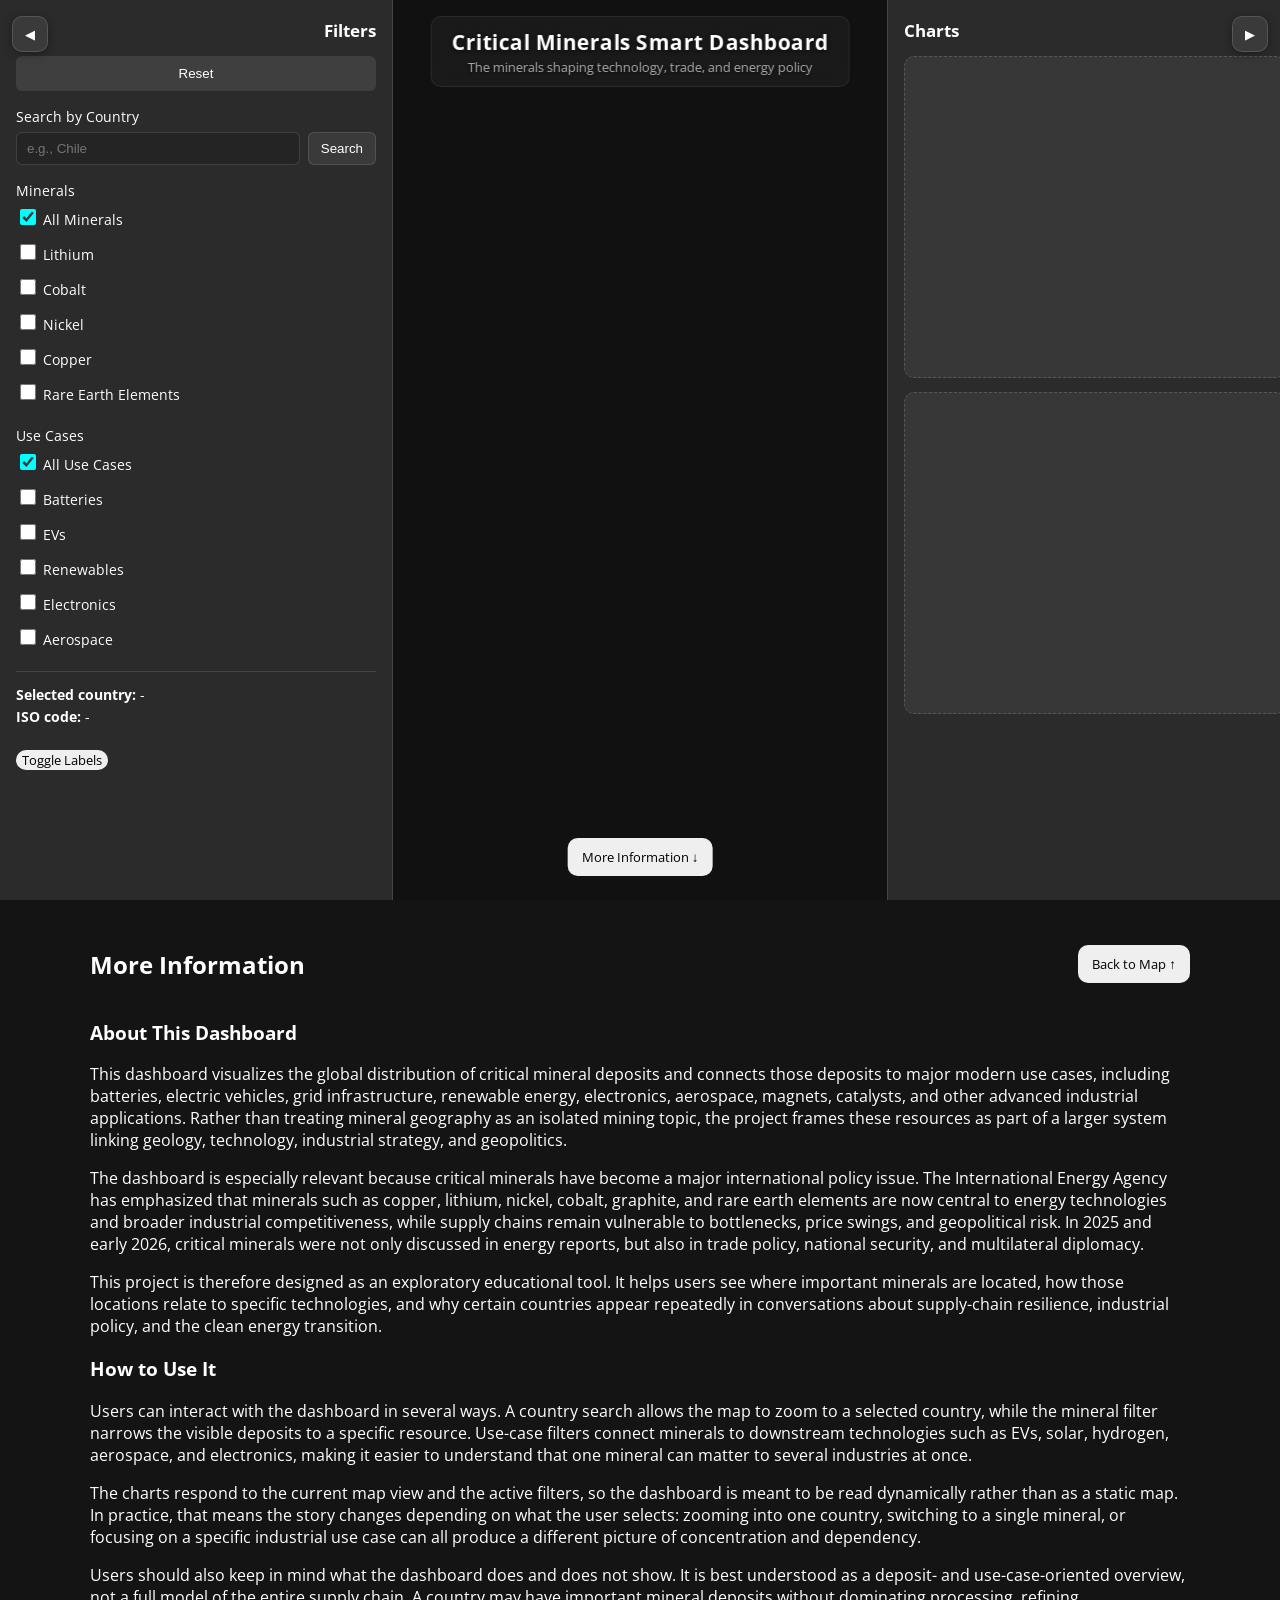
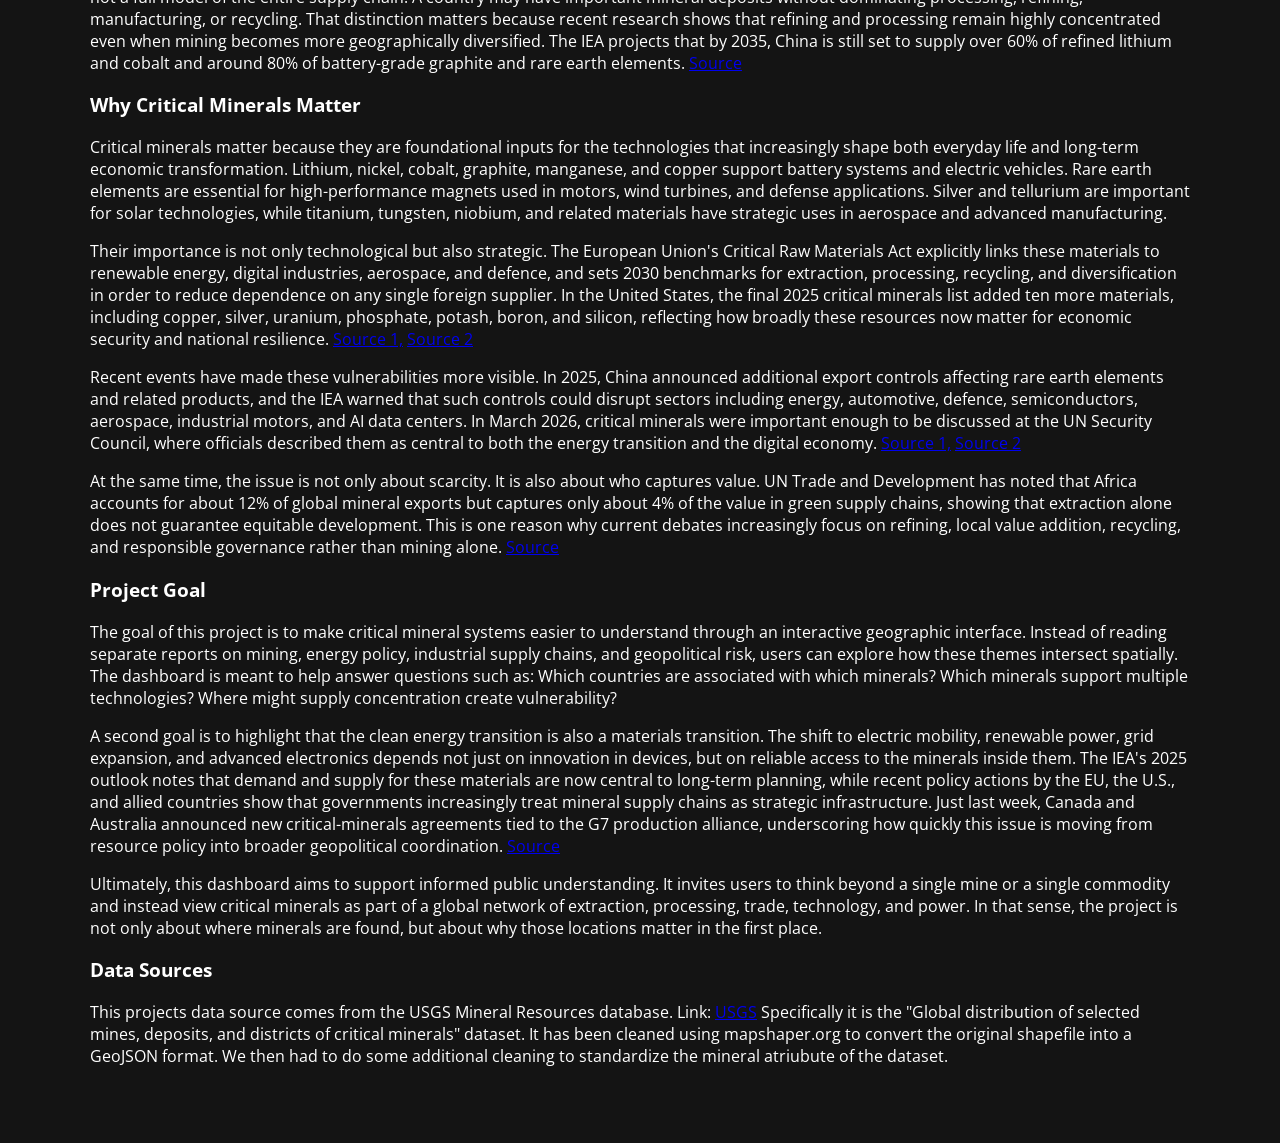
==== index.html @ 2ac95627 "Update label button location and add title/subtitle" ====
<!DOCTYPE html>
<html lang="en">
<head>
  <meta charset="utf-8" />
  <title>Critical Minerals Smart Dashboard</title>
  <meta name="viewport" content="initial-scale=1,maximum-scale=1,user-scalable=no" />

  <link href="https://api.mapbox.com/mapbox-gl-js/v2.8.1/mapbox-gl.css" rel="stylesheet" />
  <script src="https://api.mapbox.com/mapbox-gl-js/v2.8.1/mapbox-gl.js"></script>

  <link href="https://fonts.googleapis.com/css2?family=Open+Sans&display=swap" rel="stylesheet">
  <script src="https://cdn.plot.ly/plotly-3.4.0.min.js"></script>
  <link rel="stylesheet" href="css/style.css" />
</head>

<body>
  <div id="top" class="app">

    <div id="mapDiv"></div>

    <div id="titleContainer">
      <h1>Critical Minerals Smart Dashboard</h1>
      <p>The minerals shaping technology, trade, and energy policy</p>
    </div>

    <button id="filterToggle" class="panel-toggle panel-toggle-left" title="Hide/Show Filters">◀</button>
    <button id="chartToggle" class="panel-toggle panel-toggle-right" title="Hide/Show Charts">▶</button>

    <aside id="filterPanel" class="side-panel side-left">
      <div class="panel-title">Filters</div>

      <button id="resetBtn" class="reset-btn">Reset</button>

      <div class="control">
        <label for="countrySearch">Search by Country</label>
        <div class="searchRow">
          <input id="countrySearch" type="text" placeholder="e.g., Chile" />
          <button id="countrySearchBtn" class="btn">Search</button>
        </div>
      </div>

      <div class="control">
        <label>Minerals</label>

        <div class="checkbox-group">
          <label class="checkbox-item">
            <input type="checkbox" id="mineral_all" name="mineral" value="all" checked>
            All Minerals
          </label>

          <label class="checkbox-item">
            <input type="checkbox" name="mineral" value="lithium">
            Lithium
          </label>

          <label class="checkbox-item">
            <input type="checkbox" name="mineral" value="cobalt">
            Cobalt
          </label>

          <label class="checkbox-item">
            <input type="checkbox" name="mineral" value="nickel">
            Nickel
          </label>

          <label class="checkbox-item">
            <input type="checkbox" name="mineral" value="copper">
            Copper
          </label>

          <label class="checkbox-item">
            <input type="checkbox" name="mineral" value="rare earth elements">
            Rare Earth Elements
          </label>
        </div>
      </div>

      <div class="control">
        <label>Use Cases</label>

        <div class="checkbox-group">
          <label class="checkbox-item">
            <input type="checkbox" id="useCase_all" name="useCase" value="all" checked>
            All Use Cases
          </label>

          <label class="checkbox-item">
            <input type="checkbox" name="useCase" value="batteries">
            Batteries
          </label>

          <label class="checkbox-item">
            <input type="checkbox" name="useCase" value="evs">
            EVs
          </label>

          <label class="checkbox-item">
            <input type="checkbox" name="useCase" value="renewables">
            Renewables
          </label>

          <label class="checkbox-item">
            <input type="checkbox" name="useCase" value="electronics">
            Electronics
          </label>

          <label class="checkbox-item">
            <input type="checkbox" name="useCase" value="aerospace">
            Aerospace
          </label>
        </div>
      </div>

      <div class="stats">
        <div><strong>Selected country:</strong> <span id="statCountry">-</span></div>
        <div><strong>ISO code:</strong> <span id="statISO">-</span></div>
        <br>
        <button id="toggleLabels" class="side-btn">Toggle Labels</button>
      </div>
    </aside>

    <aside id="chartPanel" class="side-panel side-right">
      <div class="panel-title">Charts</div>

      <div class="chartPlaceholder" id="chartOne"></div>
      <div class="chartPlaceholder" id="chartTwo"></div>
    </aside>

    <button id="infoJumpBtn" class="info-jump" title="More information">
      More Information ↓
    </button>

  </div>

<section id="infoPage">
  <div class="infoWrap">
    <div class="infoHeaderRow">
      <h2>More Information</h2>
      <button id="backToMapBtn" class="back-btn">Back to Map ↑</button>
    </div>

    <div class="infoSection">
      <h3>About This Dashboard</h3>
      <p>
        This dashboard visualizes the global distribution of critical mineral deposits and
        connects those deposits to major modern use cases, including batteries, electric
        vehicles, grid infrastructure, renewable energy, electronics, aerospace, magnets,
        catalysts, and other advanced industrial applications. Rather than treating mineral
        geography as an isolated mining topic, the project frames these resources as part of
        a larger system linking geology, technology, industrial strategy, and geopolitics.
      </p>
      <p>
        The dashboard is especially relevant because critical minerals have become a major
        international policy issue. The International Energy Agency has emphasized that
        minerals such as copper, lithium, nickel, cobalt, graphite, and rare earth elements
        are now central to energy technologies and broader industrial competitiveness, while
        supply chains remain vulnerable to bottlenecks, price swings, and geopolitical risk.
        In 2025 and early 2026, critical minerals were not only discussed in energy reports,
        but also in trade policy, national security, and multilateral diplomacy.
      </p>
      <p>
        This project is therefore designed as an exploratory educational tool. It helps users
        see where important minerals are located, how those locations relate to specific
        technologies, and why certain countries appear repeatedly in conversations about
        supply-chain resilience, industrial policy, and the clean energy transition.
      </p>
    </div>

    <div class="infoSection">
      <h3>How to Use It</h3>
      <p>
        Users can interact with the dashboard in several ways. A country search allows the
        map to zoom to a selected country, while the mineral filter narrows the visible
        deposits to a specific resource. Use-case filters connect minerals to downstream
        technologies such as EVs, solar, hydrogen, aerospace, and electronics, making it
        easier to understand that one mineral can matter to several industries at once.
      </p>
      <p>
        The charts respond to the current map view and the active filters, so the dashboard
        is meant to be read dynamically rather than as a static map. In practice, that means
        the story changes depending on what the user selects: zooming into one country,
        switching to a single mineral, or focusing on a specific industrial use case can all
        produce a different picture of concentration and dependency.
      </p>
      <p>
        Users should also keep in mind what the dashboard does and does not show. It is best
        understood as a deposit- and use-case-oriented overview, not a full model of the
        entire supply chain. A country may have important mineral deposits without dominating
        processing, refining, manufacturing, or recycling. That distinction matters because
        recent research shows that refining and processing remain highly concentrated even
        when mining becomes more geographically diversified. The IEA projects that by 2035,
        China is still set to supply over 60% of refined lithium and cobalt and around 80%
        of battery-grade graphite and rare earth elements. 
        <a href="https://www.iea.org/reports/global-critical-minerals-outlook-2025/overview-of-outlook-for-key-minerals">Source</a>
      </p>
    </div>

    <div class="infoSection">
      <h3>Why Critical Minerals Matter</h3>
      <p>
        Critical minerals matter because they are foundational inputs for the technologies
        that increasingly shape both everyday life and long-term economic transformation.
        Lithium, nickel, cobalt, graphite, manganese, and copper support battery systems and
        electric vehicles. Rare earth elements are essential for high-performance magnets used
        in motors, wind turbines, and defense applications. Silver and tellurium are important
        for solar technologies, while titanium, tungsten, niobium, and related materials have
        strategic uses in aerospace and advanced manufacturing.
      </p>
      <p>
        Their importance is not only technological but also strategic. The European Union's
        Critical Raw Materials Act explicitly links these materials to renewable energy,
        digital industries, aerospace, and defence, and sets 2030 benchmarks for extraction,
        processing, recycling, and diversification in order to reduce dependence on any single
        foreign supplier. In the United States, the final 2025 critical minerals list added
        ten more materials, including copper, silver, uranium, phosphate, potash, boron, and
        silicon, reflecting how broadly these resources now matter for economic security and
        national resilience.
        <a href="https://single-market-economy.ec.europa.eu/sectors/raw-materials/areas-specific-interest/critical-raw-materials/critical-raw-materials-act_en">Source 1,</a> 
        <a href="https://www.usgs.gov/news/science-snippet/interior-department-releases-final-2025-list-critical-minerals">Source 2</a>
      </p>
      <p>
        Recent events have made these vulnerabilities more visible. In 2025, China announced
        additional export controls affecting rare earth elements and related products, and the
        IEA warned that such controls could disrupt sectors including energy, automotive,
        defence, semiconductors, aerospace, industrial motors, and AI data centers. In March
        2026, critical minerals were important enough to be discussed at the UN Security
        Council, where officials described them as central to both the energy transition and
        the digital economy.
        <a href="https://www.iea.org/commentaries/with-new-export-controls-on-critical-minerals-supply-concentration-risks-become-reality">Source 1,</a> 
        <a href="https://apnews.com/article/un-energy-critical-minerals-technology-c86cc38b886f6d74f508fcc703f8fa01">Source 2</a> 
      </p>
      <p>
        At the same time, the issue is not only about scarcity. It is also about who captures
        value. UN Trade and Development has noted that Africa accounts for about 12% of global
        mineral exports but captures only about 4% of the value in green supply chains,
        showing that extraction alone does not guarantee equitable development. This is one
        reason why current debates increasingly focus on refining, local value addition,
        recycling, and responsible governance rather than mining alone.
        <a href="https://unctad.org/publication/sdg-pulse-2025">Source</a>
      </p>
    </div>

    <div class="infoSection">
      <h3>Project Goal</h3>
      <p>
        The goal of this project is to make critical mineral systems easier to understand
        through an interactive geographic interface. Instead of reading separate reports on
        mining, energy policy, industrial supply chains, and geopolitical risk, users can
        explore how these themes intersect spatially. The dashboard is meant to help answer
        questions such as: Which countries are associated with which minerals? Which minerals
        support multiple technologies? Where might supply concentration create vulnerability?
      </p>
      <p>
        A second goal is to highlight that the clean energy transition is also a materials
        transition. The shift to electric mobility, renewable power, grid expansion, and
        advanced electronics depends not just on innovation in devices, but on reliable access
        to the minerals inside them. The IEA's 2025 outlook notes that demand and supply for
        these materials are now central to long-term planning, while recent policy actions by
        the EU, the U.S., and allied countries show that governments increasingly treat
        mineral supply chains as strategic infrastructure. Just last week, Canada and
        Australia announced new critical-minerals agreements tied to the G7 production
        alliance, underscoring how quickly this issue is moving from resource policy into
        broader geopolitical coordination.
        <a href="https://www.reuters.com/world/americas/australia-canada-sign-new-deals-critical-minerals-2026-03-05/">Source</a>
      </p>
      <p>
        Ultimately, this dashboard aims to support informed public understanding. It invites
        users to think beyond a single mine or a single commodity and instead view critical
        minerals as part of a global network of extraction, processing, trade, technology,
        and power. In that sense, the project is not only about where minerals are found, but
        about why those locations matter in the first place.
      </p>
    </div>

    <div class="infoSection">
      <h3>Data Sources</h3>
      <p>
        This projects data source comes from the USGS Mineral Resources database. Link: <a href="https://mrdata.usgs.gov/pp1802/">USGS</a>
        Specifically it is the "Global distribution of selected mines, deposits, and districts of critical minerals" dataset.
        It has been cleaned using mapshaper.org to convert the original shapefile into a GeoJSON format. We then had to do some
        additional cleaning to standardize the mineral atriubute of the dataset.
      </p>
    </div>
  </div>
</section>

  <script defer src="js/main.js"></script>
</body>
</html>
---- css/style.css ----
:root{
  --panel-w: 360px;
  --bg-panel: #2b2b2b;
  --bg-panel-2: #242424;
  --text: #ffffff;
  --muted: rgba(255,255,255,0.72);
  --border: rgba(255,255,255,0.12);
  --leftInset: var(--panel-w);
  --rightInset: var(--panel-w);
}

body{
  margin:0;
  padding:0;
  font-family:'Open Sans', sans-serif;
  background:#111;
}

.app{
  position:relative;
  height:100vh;
  width:100%;
  overflow:hidden;
}

.app.left-collapsed{ --leftInset: 0px; }
.app.right-collapsed{ --rightInset: 0px; }

#mapDiv{
  position:absolute;
  top:0;
  bottom:0;
  left:var(--leftInset);
  right:var(--rightInset);
}

#title{
  position:absolute;
  top:14px;
  left:calc(var(--leftInset) + 16px);
  font-size:20pt;
  color:var(--text);
  z-index:3;
  text-shadow:0 1px 2px rgba(0,0,0,0.55);
}

#subtitle{
  position:absolute;
  top:52px;
  left:calc(var(--leftInset) + 16px);
  font-size:11pt;
  color:var(--muted);
  z-index:3;
  max-width: 720px;
  line-height:1.25;
  text-shadow:0 1px 2px rgba(0,0,0,0.55);
}

.side-panel{
  position:absolute;
  top:0;
  bottom:0;
  width:var(--panel-w);
  background:var(--bg-panel);
  color:var(--text);
  padding:18px 16px;
  overflow-y:auto;
  z-index:4;
  transition: transform 260ms ease;
}

.side-left{
  left:0;
  border-right:1px solid var(--border);
}

.side-right{
  right:0;
  border-left:1px solid var(--border);
}

.side-left.collapsed{
  transform: translateX(calc(-1 * var(--panel-w)));
}

.side-right.collapsed{
  transform: translateX(var(--panel-w));
}

.panel-toggle{
  position:absolute;
  top:16px;
  width:36px;
  height:36px;
  border-radius:10px;
  border:1px solid rgba(255,255,255,0.14);
  background:#3a3a3a;
  color:var(--text);
  cursor:pointer;
  z-index:7;
  display:flex;
  align-items:center;
  justify-content:center;
  box-shadow: 0 2px 10px rgba(0,0,0,0.35);
}

.panel-toggle-left{ left: 12px; }
.panel-toggle-right{ right: 12px; }

.panel-title{
  font-size:13pt;
  margin:0 0 14px 0;
  font-weight:700;
}

#filterPanel .panel-title {
  text-align: right;
}

.control{ margin-bottom:16px; }

.control label{
  display:block;
  font-size:10.5pt;
  margin-bottom:6px;
}

.control input,
.control select{
  width:100%;
  padding:8px 10px;
  border-radius:6px;
  border:1px solid rgba(255,255,255,0.12);
  background:var(--bg-panel-2);
  color:var(--text);
  outline:none;
}

.searchRow{
  display:flex;
  gap:8px;
}

.searchRow input{ flex:1; }

.btn{
  padding:8px 12px;
  border-radius:6px;
  border:1px solid rgba(255,255,255,0.12);
  background:#3a3a3a;
  color:var(--text);
  cursor:pointer;
  white-space:nowrap;
}
.btn:hover{ background:#404040; }

.reset-btn{
  width:100%;
  margin-bottom:16px;
  padding:10px 12px;
  border:none;
  border-radius:6px;
  background:#3f3f3f;
  color:var(--text);
  cursor:pointer;
}
.reset-btn:hover{ background:#454545; }

.hint{
  margin-top:6px;
  font-size:9.5pt;
  color:rgba(255,255,255,0.62);
}

.stats{
  margin-top:8px;
  padding-top:12px;
  border-top:1px solid var(--border);
  font-size:10.5pt;
  line-height:1.55;
}

.muted{ color:rgba(255,255,255,0.62); font-size:9.5pt; }

.chartPlaceholder{
  height:300px;
  width:auto;
  background:rgba(255,255,255,0.06);
  border:1px dashed rgba(255,255,255,0.16);
  border-radius:10px;
  display:flex;
  align-items:center;
  justify-content:center;
  text-align:center;
  padding:10px;
  font-size:10pt;
  color:rgba(255,255,255,0.85);
  margin-bottom:14px;
}

.floating-btn{
  position:absolute;
  top:16px;
  left: 50%;
  transform: translateX(-50%);
  z-index:6;
  padding:8px 12px;
  border-radius:10px;
  border:none;
  cursor:pointer;
  font-family:'Open Sans', sans-serif;
}

.legend{
  position:absolute;
  bottom:24px;
  right:calc(var(--rightInset) + 16px);
  width:220px;
  background:#3a3a3a;
  padding:10px 12px;
  border-radius:10px;
  color:var(--text);
  z-index:6;
  border:1px solid rgba(255,255,255,0.10);
}

.legend-title{
  font-weight:700;
  margin-bottom:6px;
  font-size:10.5pt;
}
.legend-item{ font-size:9.5pt; color:rgba(255,255,255,0.85); }

.info-jump{
  position:absolute;
  left:50%;
  transform:translateX(-50%);
  bottom:24px;
  z-index:6;
  border:none;
  border-radius:10px;
  padding:10px 14px;
  cursor:pointer;
  font-family:'Open Sans', sans-serif;
}

#infoPage{
  background:#141414;
  color:var(--text);
  padding:28px 20px 60px;
}

.infoWrap{ max-width:1100px; margin:0 auto; }

.infoHeaderRow{
  display:flex;
  justify-content:space-between;
  align-items:center;
  gap:12px;
  margin-bottom:12px;
}

.back-btn{
  border:none;
  border-radius:10px;
  padding:10px 14px;
  cursor:pointer;
  font-family:'Open Sans', sans-serif;
}

.checkbox-group {
  display: flex;
  flex-direction: column;
  gap: 6px;
  margin-top: 6px;
}

.checkbox-item {
  font-size: 10.5pt;
  display: flex;
  align-items: center;
  gap: 8px;
  cursor: pointer;
}

.checkbox-item input[type="checkbox"] {
  width: 16px;
  height: 16px;
  accent-color: #00ffff;
  cursor: pointer;
}

#chartOne {
  width: 100%;
}

#chartTwo {
  width: 100%;
}

.side-btn{
  top:16px;
  z-index:6;
  border-radius:10px;
  border:none;
  cursor:pointer;
  font-family:'Open Sans', sans-serif;
}

#titleContainer {
  position: absolute;
  top: 16px;
  left: 50%;
  transform: translateX(-50%);
  text-align: center;
  z-index: 6;
  pointer-events: none;
  white-space: nowrap;
  background: rgba(30, 30, 30, 0.7);
  backdrop-filter: blur(8px);
  padding: 10px 20px;
  border-radius: 10px;
  border: 1px solid rgba(255,255,255,0.08);
  pointer-events: auto;
}

#titleContainer h1 {
  margin: 0;
  font-size: 16pt;
  font-weight: 700;
  color: #ffffff;
  letter-spacing: 0.5px;
  text-shadow: 0 1px 4px rgba(0,0,0,0.6);
}

#titleContainer p {
  margin: 2px 0 0;
  font-size: 9.5pt;
  color: rgba(255,255,255,0.65);
  text-shadow: 0 1px 3px rgba(0,0,0,0.5);
}
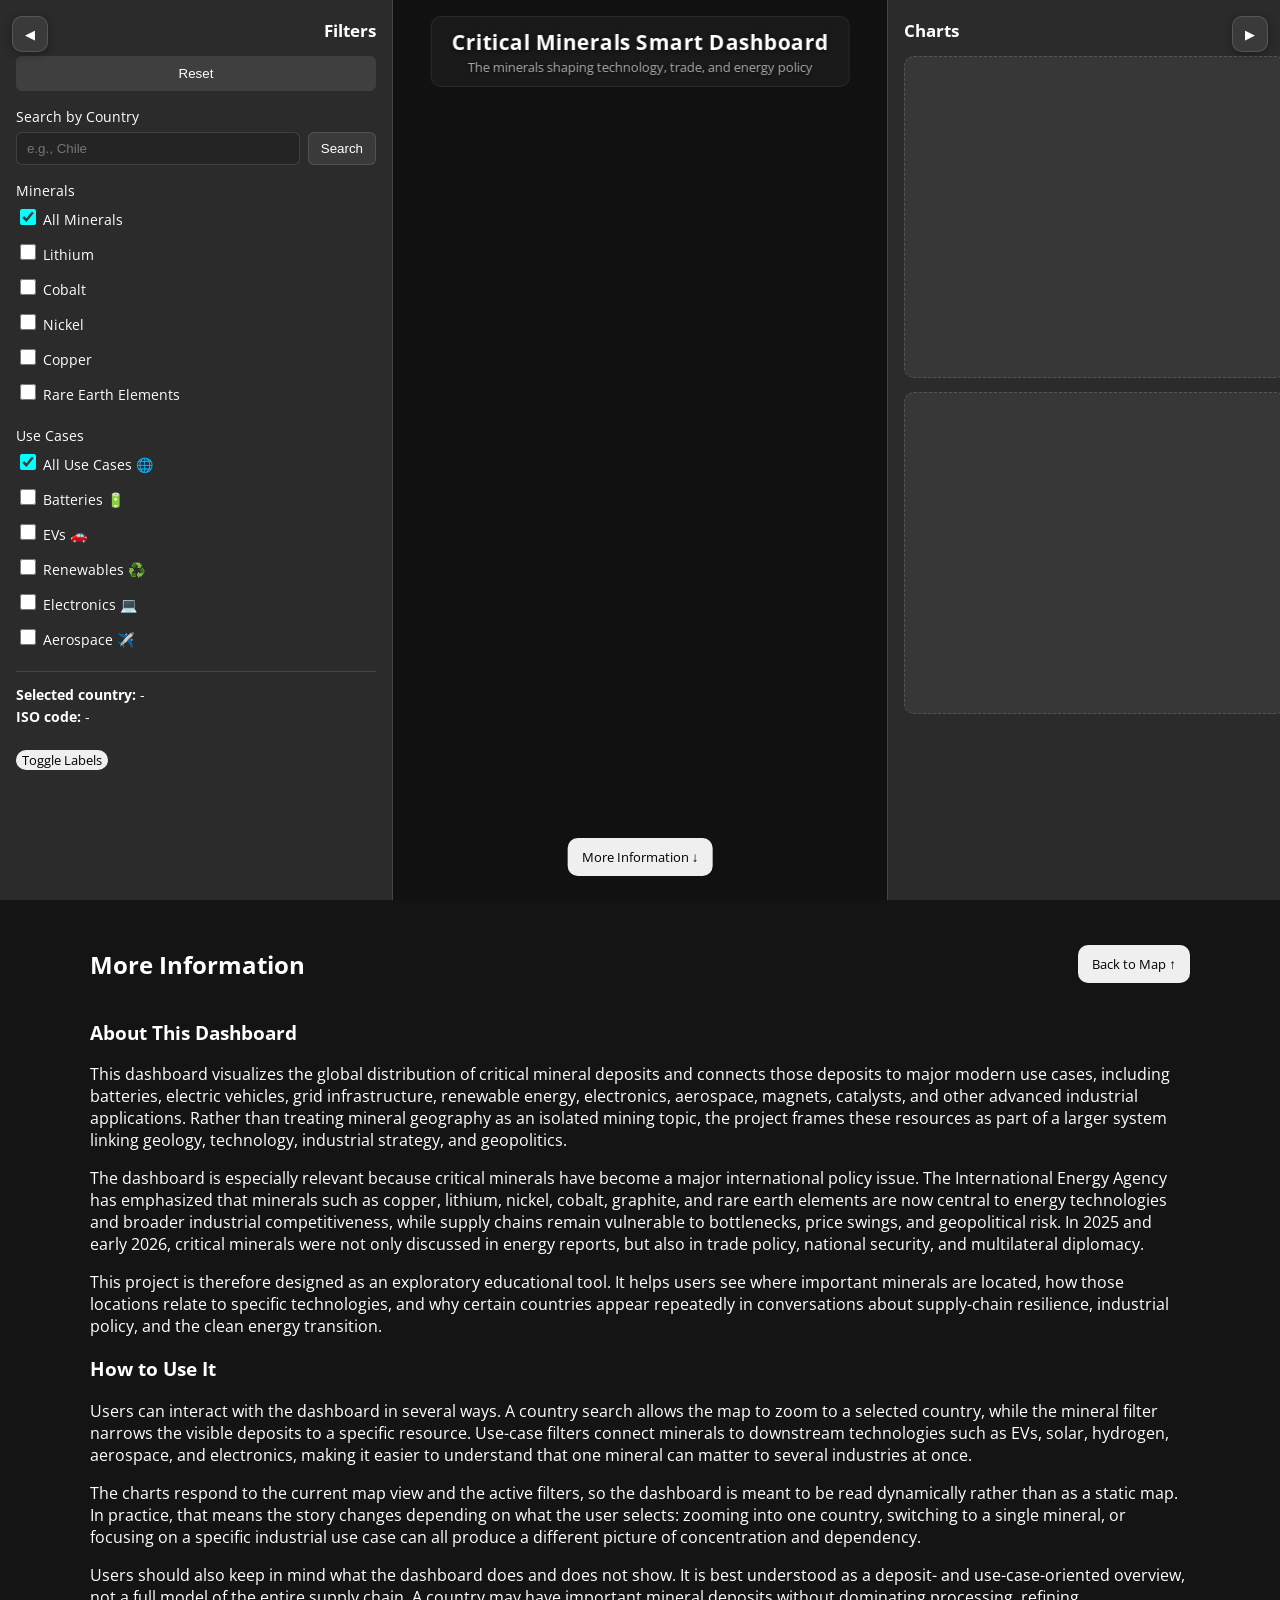
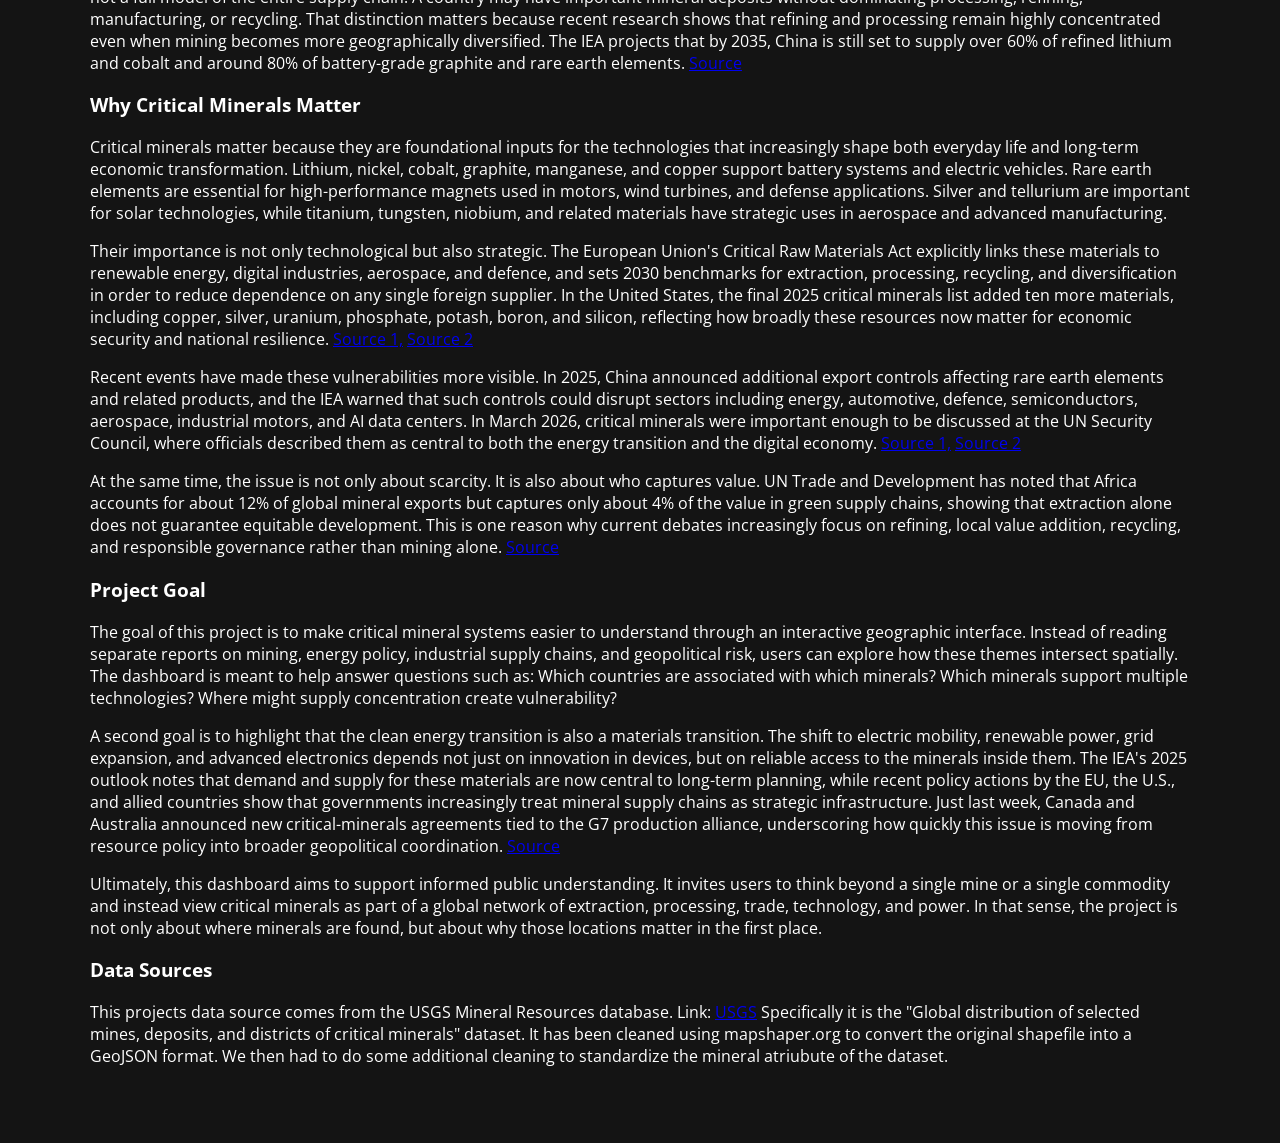
==== commit 6e0a2909: "add emojis for usecases" ====
--- a/index.html
+++ b/index.html
@@ -81,32 +81,32 @@
         <div class="checkbox-group">
           <label class="checkbox-item">
             <input type="checkbox" id="useCase_all" name="useCase" value="all" checked>
-            All Use Cases
+            All Use Cases 🌐
           </label>
 
           <label class="checkbox-item">
             <input type="checkbox" name="useCase" value="batteries">
-            Batteries
+            Batteries 🔋
           </label>
 
           <label class="checkbox-item">
             <input type="checkbox" name="useCase" value="evs">
-            EVs
+            EVs 🚗
           </label>
 
           <label class="checkbox-item">
             <input type="checkbox" name="useCase" value="renewables">
-            Renewables
+            Renewables ♻️
           </label>
 
           <label class="checkbox-item">
             <input type="checkbox" name="useCase" value="electronics">
-            Electronics
+            Electronics 💻
           </label>
 
           <label class="checkbox-item">
             <input type="checkbox" name="useCase" value="aerospace">
-            Aerospace
+            Aerospace ✈️
           </label>
         </div>
       </div>
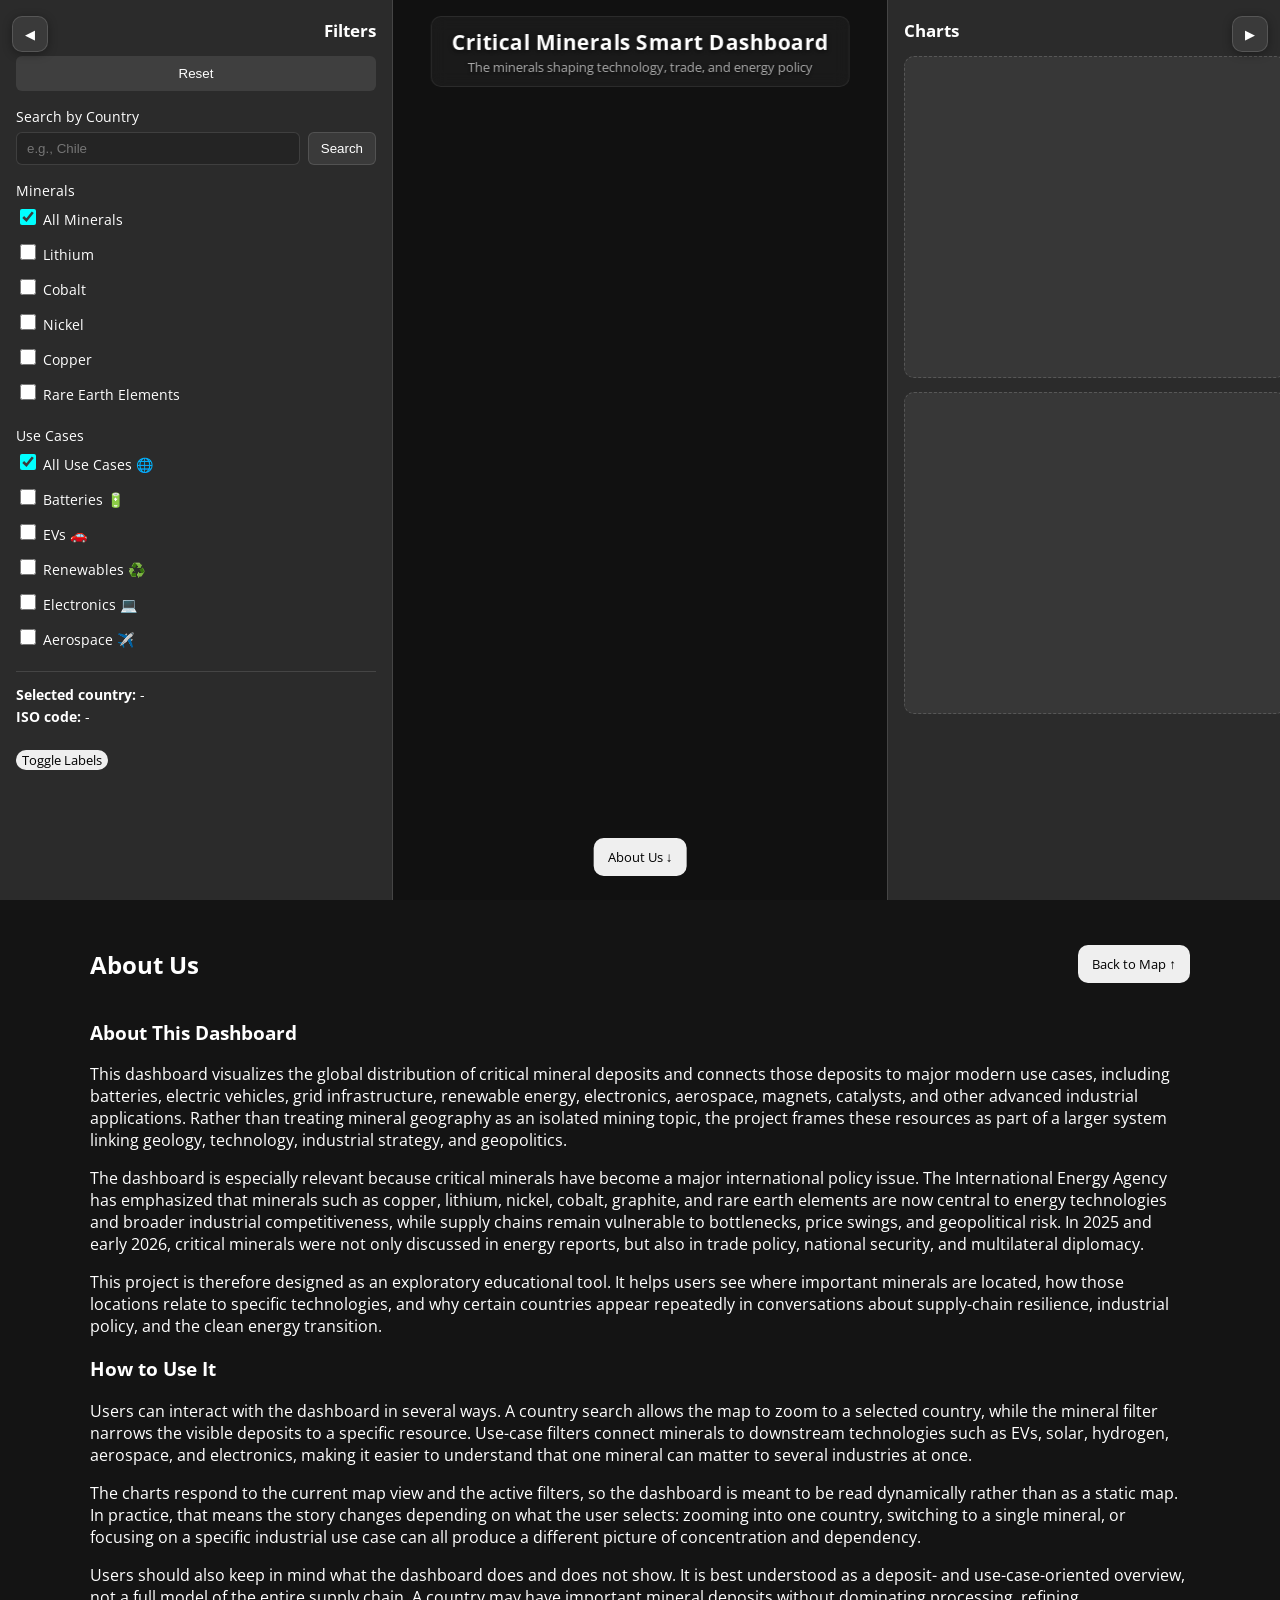
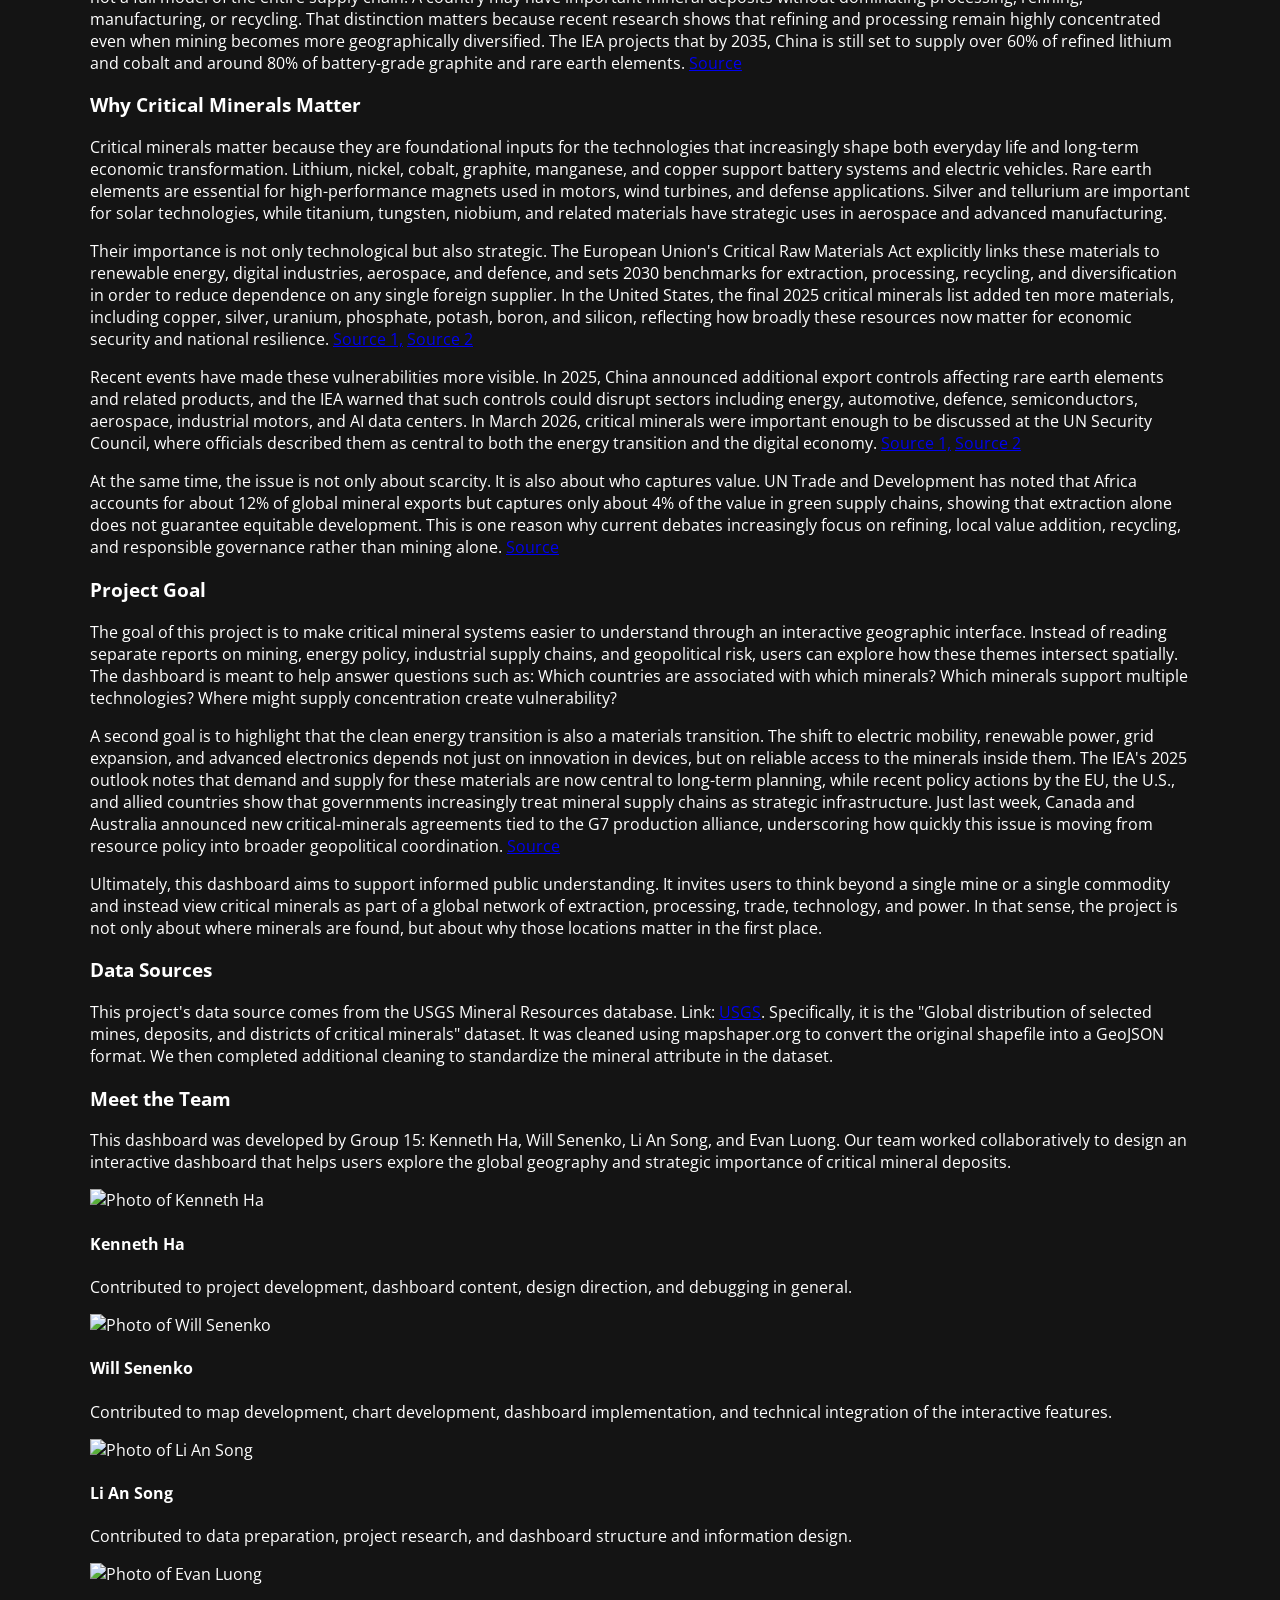
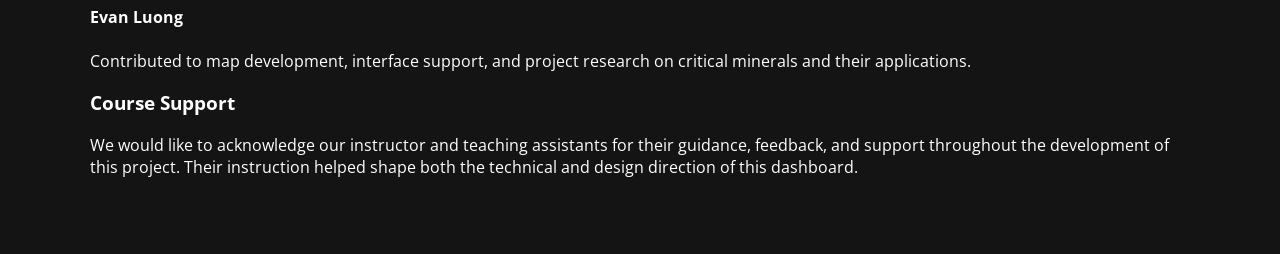
==== commit 2f1c88f5: "Update the about me section" ====
--- a/index.html
+++ b/index.html
@@ -126,163 +126,219 @@
       <div class="chartPlaceholder" id="chartTwo"></div>
     </aside>
 
-    <button id="infoJumpBtn" class="info-jump" title="More information">
-      More Information ↓
+    <button id="infoJumpBtn" class="info-jump" title="About Us">
+      About Us ↓
     </button>
 
   </div>
 
-<section id="infoPage">
-  <div class="infoWrap">
-    <div class="infoHeaderRow">
-      <h2>More Information</h2>
-      <button id="backToMapBtn" class="back-btn">Back to Map ↑</button>
+  <section id="infoPage">
+    <div class="infoWrap">
+      <div class="infoHeaderRow">
+        <h2>About Us</h2>
+        <button id="backToMapBtn" class="back-btn">Back to Map ↑</button>
+      </div>
+
+      <div class="infoSection">
+        <h3>About This Dashboard</h3>
+        <p>
+          This dashboard visualizes the global distribution of critical mineral deposits and
+          connects those deposits to major modern use cases, including batteries, electric
+          vehicles, grid infrastructure, renewable energy, electronics, aerospace, magnets,
+          catalysts, and other advanced industrial applications. Rather than treating mineral
+          geography as an isolated mining topic, the project frames these resources as part of
+          a larger system linking geology, technology, industrial strategy, and geopolitics.
+        </p>
+        <p>
+          The dashboard is especially relevant because critical minerals have become a major
+          international policy issue. The International Energy Agency has emphasized that
+          minerals such as copper, lithium, nickel, cobalt, graphite, and rare earth elements
+          are now central to energy technologies and broader industrial competitiveness, while
+          supply chains remain vulnerable to bottlenecks, price swings, and geopolitical risk.
+          In 2025 and early 2026, critical minerals were not only discussed in energy reports,
+          but also in trade policy, national security, and multilateral diplomacy.
+        </p>
+        <p>
+          This project is therefore designed as an exploratory educational tool. It helps users
+          see where important minerals are located, how those locations relate to specific
+          technologies, and why certain countries appear repeatedly in conversations about
+          supply-chain resilience, industrial policy, and the clean energy transition.
+        </p>
+      </div>
+
+      <div class="infoSection">
+        <h3>How to Use It</h3>
+        <p>
+          Users can interact with the dashboard in several ways. A country search allows the
+          map to zoom to a selected country, while the mineral filter narrows the visible
+          deposits to a specific resource. Use-case filters connect minerals to downstream
+          technologies such as EVs, solar, hydrogen, aerospace, and electronics, making it
+          easier to understand that one mineral can matter to several industries at once.
+        </p>
+        <p>
+          The charts respond to the current map view and the active filters, so the dashboard
+          is meant to be read dynamically rather than as a static map. In practice, that means
+          the story changes depending on what the user selects: zooming into one country,
+          switching to a single mineral, or focusing on a specific industrial use case can all
+          produce a different picture of concentration and dependency.
+        </p>
+        <p>
+          Users should also keep in mind what the dashboard does and does not show. It is best
+          understood as a deposit- and use-case-oriented overview, not a full model of the
+          entire supply chain. A country may have important mineral deposits without dominating
+          processing, refining, manufacturing, or recycling. That distinction matters because
+          recent research shows that refining and processing remain highly concentrated even
+          when mining becomes more geographically diversified. The IEA projects that by 2035,
+          China is still set to supply over 60% of refined lithium and cobalt and around 80%
+          of battery-grade graphite and rare earth elements.
+          <a href="https://www.iea.org/reports/global-critical-minerals-outlook-2025/overview-of-outlook-for-key-minerals">Source</a>
+        </p>
+      </div>
+
+      <div class="infoSection">
+        <h3>Why Critical Minerals Matter</h3>
+        <p>
+          Critical minerals matter because they are foundational inputs for the technologies
+          that increasingly shape both everyday life and long-term economic transformation.
+          Lithium, nickel, cobalt, graphite, manganese, and copper support battery systems and
+          electric vehicles. Rare earth elements are essential for high-performance magnets used
+          in motors, wind turbines, and defense applications. Silver and tellurium are important
+          for solar technologies, while titanium, tungsten, niobium, and related materials have
+          strategic uses in aerospace and advanced manufacturing.
+        </p>
+        <p>
+          Their importance is not only technological but also strategic. The European Union's
+          Critical Raw Materials Act explicitly links these materials to renewable energy,
+          digital industries, aerospace, and defence, and sets 2030 benchmarks for extraction,
+          processing, recycling, and diversification in order to reduce dependence on any single
+          foreign supplier. In the United States, the final 2025 critical minerals list added
+          ten more materials, including copper, silver, uranium, phosphate, potash, boron, and
+          silicon, reflecting how broadly these resources now matter for economic security and
+          national resilience.
+          <a href="https://single-market-economy.ec.europa.eu/sectors/raw-materials/areas-specific-interest/critical-raw-materials/critical-raw-materials-act_en">Source 1,</a>
+          <a href="https://www.usgs.gov/news/science-snippet/interior-department-releases-final-2025-list-critical-minerals">Source 2</a>
+        </p>
+        <p>
+          Recent events have made these vulnerabilities more visible. In 2025, China announced
+          additional export controls affecting rare earth elements and related products, and the
+          IEA warned that such controls could disrupt sectors including energy, automotive,
+          defence, semiconductors, aerospace, industrial motors, and AI data centers. In March
+          2026, critical minerals were important enough to be discussed at the UN Security
+          Council, where officials described them as central to both the energy transition and
+          the digital economy.
+          <a href="https://www.iea.org/commentaries/with-new-export-controls-on-critical-minerals-supply-concentration-risks-become-reality">Source 1,</a>
+          <a href="https://apnews.com/article/un-energy-critical-minerals-technology-c86cc38b886f6d74f508fcc703f8fa01">Source 2</a>
+        </p>
+        <p>
+          At the same time, the issue is not only about scarcity. It is also about who captures
+          value. UN Trade and Development has noted that Africa accounts for about 12% of global
+          mineral exports but captures only about 4% of the value in green supply chains,
+          showing that extraction alone does not guarantee equitable development. This is one
+          reason why current debates increasingly focus on refining, local value addition,
+          recycling, and responsible governance rather than mining alone.
+          <a href="https://unctad.org/publication/sdg-pulse-2025">Source</a>
+        </p>
+      </div>
+
+      <div class="infoSection">
+        <h3>Project Goal</h3>
+        <p>
+          The goal of this project is to make critical mineral systems easier to understand
+          through an interactive geographic interface. Instead of reading separate reports on
+          mining, energy policy, industrial supply chains, and geopolitical risk, users can
+          explore how these themes intersect spatially. The dashboard is meant to help answer
+          questions such as: Which countries are associated with which minerals? Which minerals
+          support multiple technologies? Where might supply concentration create vulnerability?
+        </p>
+        <p>
+          A second goal is to highlight that the clean energy transition is also a materials
+          transition. The shift to electric mobility, renewable power, grid expansion, and
+          advanced electronics depends not just on innovation in devices, but on reliable access
+          to the minerals inside them. The IEA's 2025 outlook notes that demand and supply for
+          these materials are now central to long-term planning, while recent policy actions by
+          the EU, the U.S., and allied countries show that governments increasingly treat
+          mineral supply chains as strategic infrastructure. Just last week, Canada and
+          Australia announced new critical-minerals agreements tied to the G7 production
+          alliance, underscoring how quickly this issue is moving from resource policy into
+          broader geopolitical coordination.
+          <a href="https://www.reuters.com/world/americas/australia-canada-sign-new-deals-critical-minerals-2026-03-05/">Source</a>
+        </p>
+        <p>
+          Ultimately, this dashboard aims to support informed public understanding. It invites
+          users to think beyond a single mine or a single commodity and instead view critical
+          minerals as part of a global network of extraction, processing, trade, technology,
+          and power. In that sense, the project is not only about where minerals are found, but
+          about why those locations matter in the first place.
+        </p>
+      </div>
+
+      <div class="infoSection">
+        <h3>Data Sources</h3>
+        <p>
+          This project's data source comes from the USGS Mineral Resources database. Link:
+          <a href="https://mrdata.usgs.gov/pp1802/">USGS</a>.
+          Specifically, it is the "Global distribution of selected mines, deposits, and districts of critical minerals" dataset.
+          It was cleaned using mapshaper.org to convert the original shapefile into a GeoJSON format. We then completed
+          additional cleaning to standardize the mineral attribute in the dataset.
+        </p>
+      </div>
+
+      <div class="infoSection">
+        <h3>Meet the Team</h3>
+        <p>
+          This dashboard was developed by Group 15: Kenneth Ha, Will Senenko, Li An Song, and Evan Luong.
+          Our team worked collaboratively to design an interactive dashboard that helps users explore
+          the global geography and strategic importance of critical mineral deposits.
+        </p>
+
+        <div class="teamGrid">
+          <div class="teamCard">
+            <img src="images/keni.jpg" alt="Photo of Kenneth Ha" class="teamPhoto">
+            <h4>Kenneth Ha</h4>
+            <p>
+              Contributed to project development, dashboard content, design direction, and debugging in general.
+            </p>
+          </div>
+
+          <div class="teamCard">
+            <img src="images/will.jpg" alt="Photo of Will Senenko" class="teamPhoto">
+            <h4>Will Senenko</h4>
+            <p>
+              Contributed to map development, chart development, dashboard implementation, and technical integration
+              of the interactive features.
+            </p>
+          </div>
+
+          <div class="teamCard">
+            <img src="images/li.jpg" alt="Photo of Li An Song" class="teamPhoto">
+            <h4>Li An Song</h4>
+            <p>
+              Contributed to data preparation, project research, and dashboard structure
+              and information design.
+            </p>
+          </div>
+
+          <div class="teamCard">
+            <img src="images/evan.jpg" alt="Photo of Evan Luong" class="teamPhoto">
+            <h4>Evan Luong</h4>
+            <p>
+              Contributed to map development, interface support, and project research on
+              critical minerals and their applications.
+            </p>
+          </div>
+        </div>
+      </div>
+
+      <div class="infoSection">
+        <h3>Course Support</h3>
+        <p>
+          We would like to acknowledge our instructor and teaching assistants for their guidance,
+          feedback, and support throughout the development of this project. Their instruction helped
+          shape both the technical and design direction of this dashboard.
+        </p>
+      </div>
     </div>
-
-    <div class="infoSection">
-      <h3>About This Dashboard</h3>
-      <p>
-        This dashboard visualizes the global distribution of critical mineral deposits and
-        connects those deposits to major modern use cases, including batteries, electric
-        vehicles, grid infrastructure, renewable energy, electronics, aerospace, magnets,
-        catalysts, and other advanced industrial applications. Rather than treating mineral
-        geography as an isolated mining topic, the project frames these resources as part of
-        a larger system linking geology, technology, industrial strategy, and geopolitics.
-      </p>
-      <p>
-        The dashboard is especially relevant because critical minerals have become a major
-        international policy issue. The International Energy Agency has emphasized that
-        minerals such as copper, lithium, nickel, cobalt, graphite, and rare earth elements
-        are now central to energy technologies and broader industrial competitiveness, while
-        supply chains remain vulnerable to bottlenecks, price swings, and geopolitical risk.
-        In 2025 and early 2026, critical minerals were not only discussed in energy reports,
-        but also in trade policy, national security, and multilateral diplomacy.
-      </p>
-      <p>
-        This project is therefore designed as an exploratory educational tool. It helps users
-        see where important minerals are located, how those locations relate to specific
-        technologies, and why certain countries appear repeatedly in conversations about
-        supply-chain resilience, industrial policy, and the clean energy transition.
-      </p>
-    </div>
-
-    <div class="infoSection">
-      <h3>How to Use It</h3>
-      <p>
-        Users can interact with the dashboard in several ways. A country search allows the
-        map to zoom to a selected country, while the mineral filter narrows the visible
-        deposits to a specific resource. Use-case filters connect minerals to downstream
-        technologies such as EVs, solar, hydrogen, aerospace, and electronics, making it
-        easier to understand that one mineral can matter to several industries at once.
-      </p>
-      <p>
-        The charts respond to the current map view and the active filters, so the dashboard
-        is meant to be read dynamically rather than as a static map. In practice, that means
-        the story changes depending on what the user selects: zooming into one country,
-        switching to a single mineral, or focusing on a specific industrial use case can all
-        produce a different picture of concentration and dependency.
-      </p>
-      <p>
-        Users should also keep in mind what the dashboard does and does not show. It is best
-        understood as a deposit- and use-case-oriented overview, not a full model of the
-        entire supply chain. A country may have important mineral deposits without dominating
-        processing, refining, manufacturing, or recycling. That distinction matters because
-        recent research shows that refining and processing remain highly concentrated even
-        when mining becomes more geographically diversified. The IEA projects that by 2035,
-        China is still set to supply over 60% of refined lithium and cobalt and around 80%
-        of battery-grade graphite and rare earth elements. 
-        <a href="https://www.iea.org/reports/global-critical-minerals-outlook-2025/overview-of-outlook-for-key-minerals">Source</a>
-      </p>
-    </div>
-
-    <div class="infoSection">
-      <h3>Why Critical Minerals Matter</h3>
-      <p>
-        Critical minerals matter because they are foundational inputs for the technologies
-        that increasingly shape both everyday life and long-term economic transformation.
-        Lithium, nickel, cobalt, graphite, manganese, and copper support battery systems and
-        electric vehicles. Rare earth elements are essential for high-performance magnets used
-        in motors, wind turbines, and defense applications. Silver and tellurium are important
-        for solar technologies, while titanium, tungsten, niobium, and related materials have
-        strategic uses in aerospace and advanced manufacturing.
-      </p>
-      <p>
-        Their importance is not only technological but also strategic. The European Union's
-        Critical Raw Materials Act explicitly links these materials to renewable energy,
-        digital industries, aerospace, and defence, and sets 2030 benchmarks for extraction,
-        processing, recycling, and diversification in order to reduce dependence on any single
-        foreign supplier. In the United States, the final 2025 critical minerals list added
-        ten more materials, including copper, silver, uranium, phosphate, potash, boron, and
-        silicon, reflecting how broadly these resources now matter for economic security and
-        national resilience.
-        <a href="https://single-market-economy.ec.europa.eu/sectors/raw-materials/areas-specific-interest/critical-raw-materials/critical-raw-materials-act_en">Source 1,</a> 
-        <a href="https://www.usgs.gov/news/science-snippet/interior-department-releases-final-2025-list-critical-minerals">Source 2</a>
-      </p>
-      <p>
-        Recent events have made these vulnerabilities more visible. In 2025, China announced
-        additional export controls affecting rare earth elements and related products, and the
-        IEA warned that such controls could disrupt sectors including energy, automotive,
-        defence, semiconductors, aerospace, industrial motors, and AI data centers. In March
-        2026, critical minerals were important enough to be discussed at the UN Security
-        Council, where officials described them as central to both the energy transition and
-        the digital economy.
-        <a href="https://www.iea.org/commentaries/with-new-export-controls-on-critical-minerals-supply-concentration-risks-become-reality">Source 1,</a> 
-        <a href="https://apnews.com/article/un-energy-critical-minerals-technology-c86cc38b886f6d74f508fcc703f8fa01">Source 2</a> 
-      </p>
-      <p>
-        At the same time, the issue is not only about scarcity. It is also about who captures
-        value. UN Trade and Development has noted that Africa accounts for about 12% of global
-        mineral exports but captures only about 4% of the value in green supply chains,
-        showing that extraction alone does not guarantee equitable development. This is one
-        reason why current debates increasingly focus on refining, local value addition,
-        recycling, and responsible governance rather than mining alone.
-        <a href="https://unctad.org/publication/sdg-pulse-2025">Source</a>
-      </p>
-    </div>
-
-    <div class="infoSection">
-      <h3>Project Goal</h3>
-      <p>
-        The goal of this project is to make critical mineral systems easier to understand
-        through an interactive geographic interface. Instead of reading separate reports on
-        mining, energy policy, industrial supply chains, and geopolitical risk, users can
-        explore how these themes intersect spatially. The dashboard is meant to help answer
-        questions such as: Which countries are associated with which minerals? Which minerals
-        support multiple technologies? Where might supply concentration create vulnerability?
-      </p>
-      <p>
-        A second goal is to highlight that the clean energy transition is also a materials
-        transition. The shift to electric mobility, renewable power, grid expansion, and
-        advanced electronics depends not just on innovation in devices, but on reliable access
-        to the minerals inside them. The IEA's 2025 outlook notes that demand and supply for
-        these materials are now central to long-term planning, while recent policy actions by
-        the EU, the U.S., and allied countries show that governments increasingly treat
-        mineral supply chains as strategic infrastructure. Just last week, Canada and
-        Australia announced new critical-minerals agreements tied to the G7 production
-        alliance, underscoring how quickly this issue is moving from resource policy into
-        broader geopolitical coordination.
-        <a href="https://www.reuters.com/world/americas/australia-canada-sign-new-deals-critical-minerals-2026-03-05/">Source</a>
-      </p>
-      <p>
-        Ultimately, this dashboard aims to support informed public understanding. It invites
-        users to think beyond a single mine or a single commodity and instead view critical
-        minerals as part of a global network of extraction, processing, trade, technology,
-        and power. In that sense, the project is not only about where minerals are found, but
-        about why those locations matter in the first place.
-      </p>
-    </div>
-
-    <div class="infoSection">
-      <h3>Data Sources</h3>
-      <p>
-        This projects data source comes from the USGS Mineral Resources database. Link: <a href="https://mrdata.usgs.gov/pp1802/">USGS</a>
-        Specifically it is the "Global distribution of selected mines, deposits, and districts of critical minerals" dataset.
-        It has been cleaned using mapshaper.org to convert the original shapefile into a GeoJSON format. We then had to do some
-        additional cleaning to standardize the mineral atriubute of the dataset.
-      </p>
-    </div>
-  </div>
-</section>
+  </section>
 
   <script defer src="js/main.js"></script>
 </body>
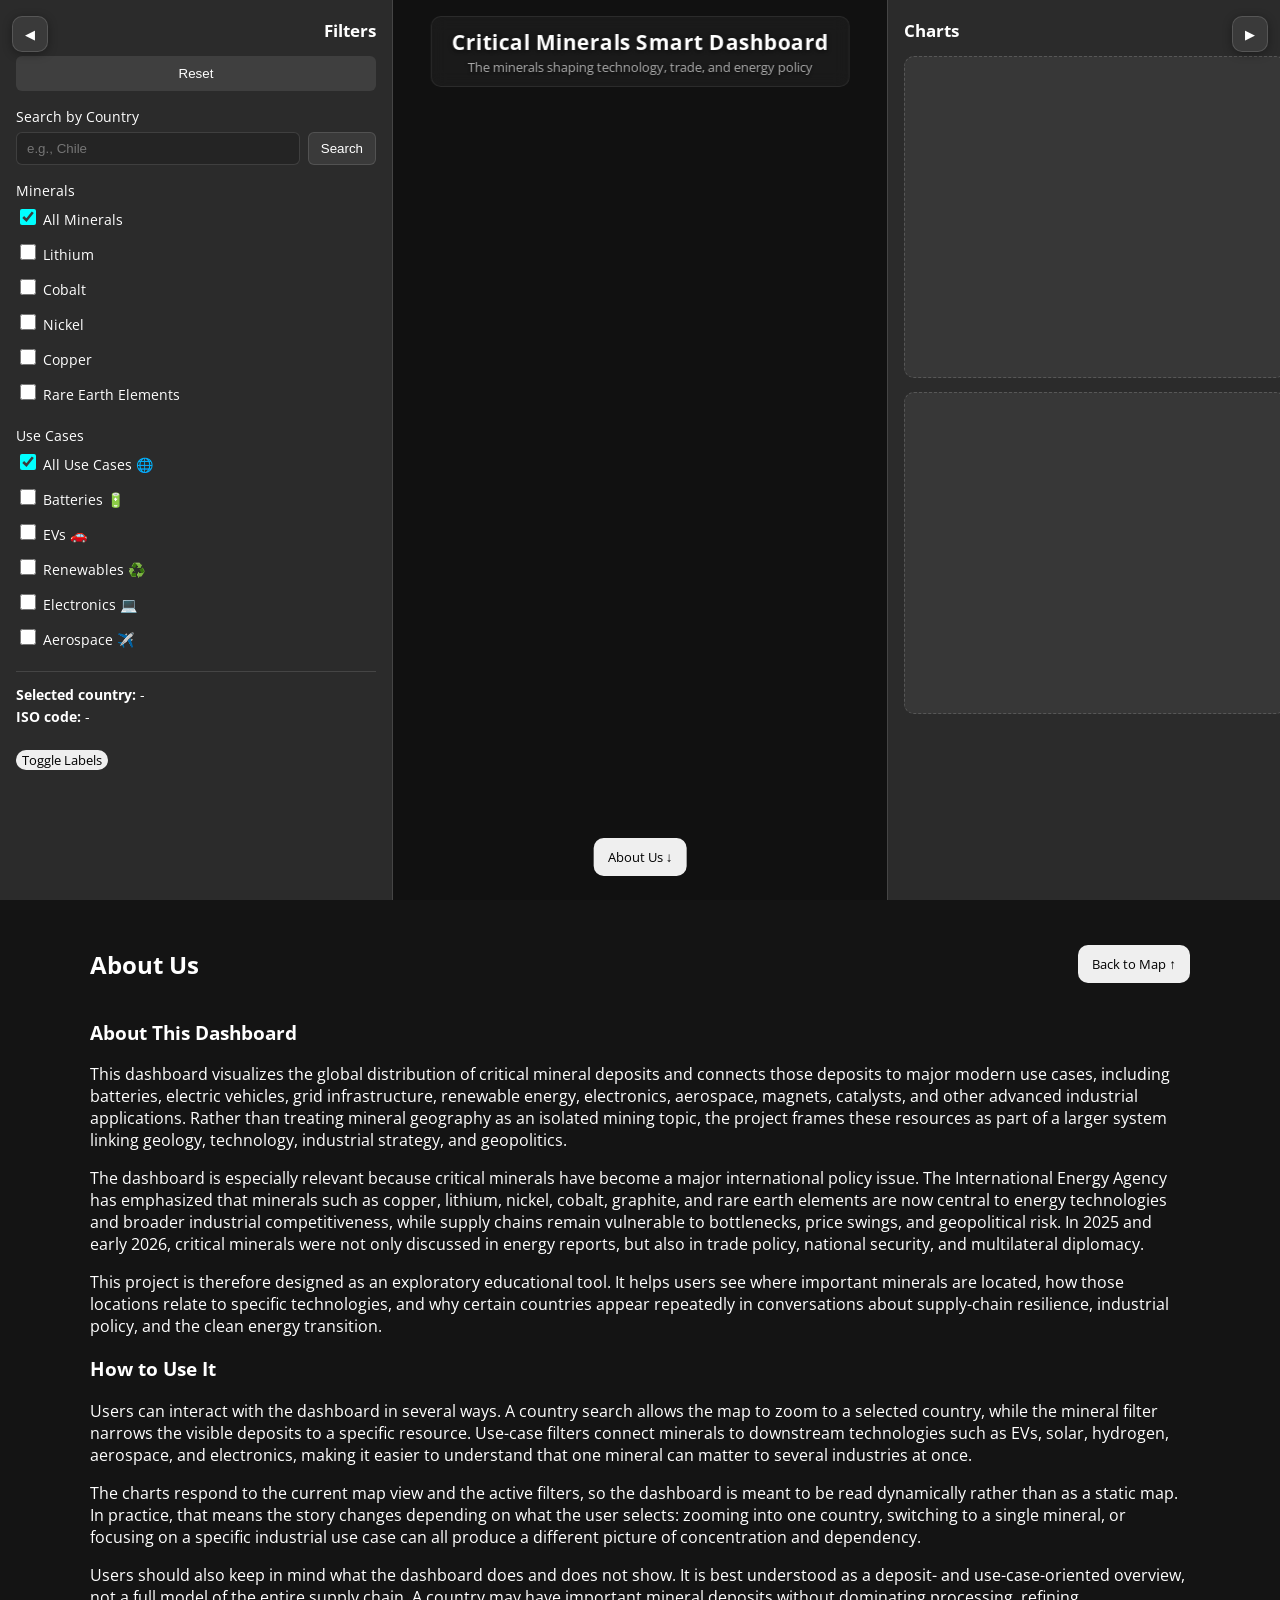
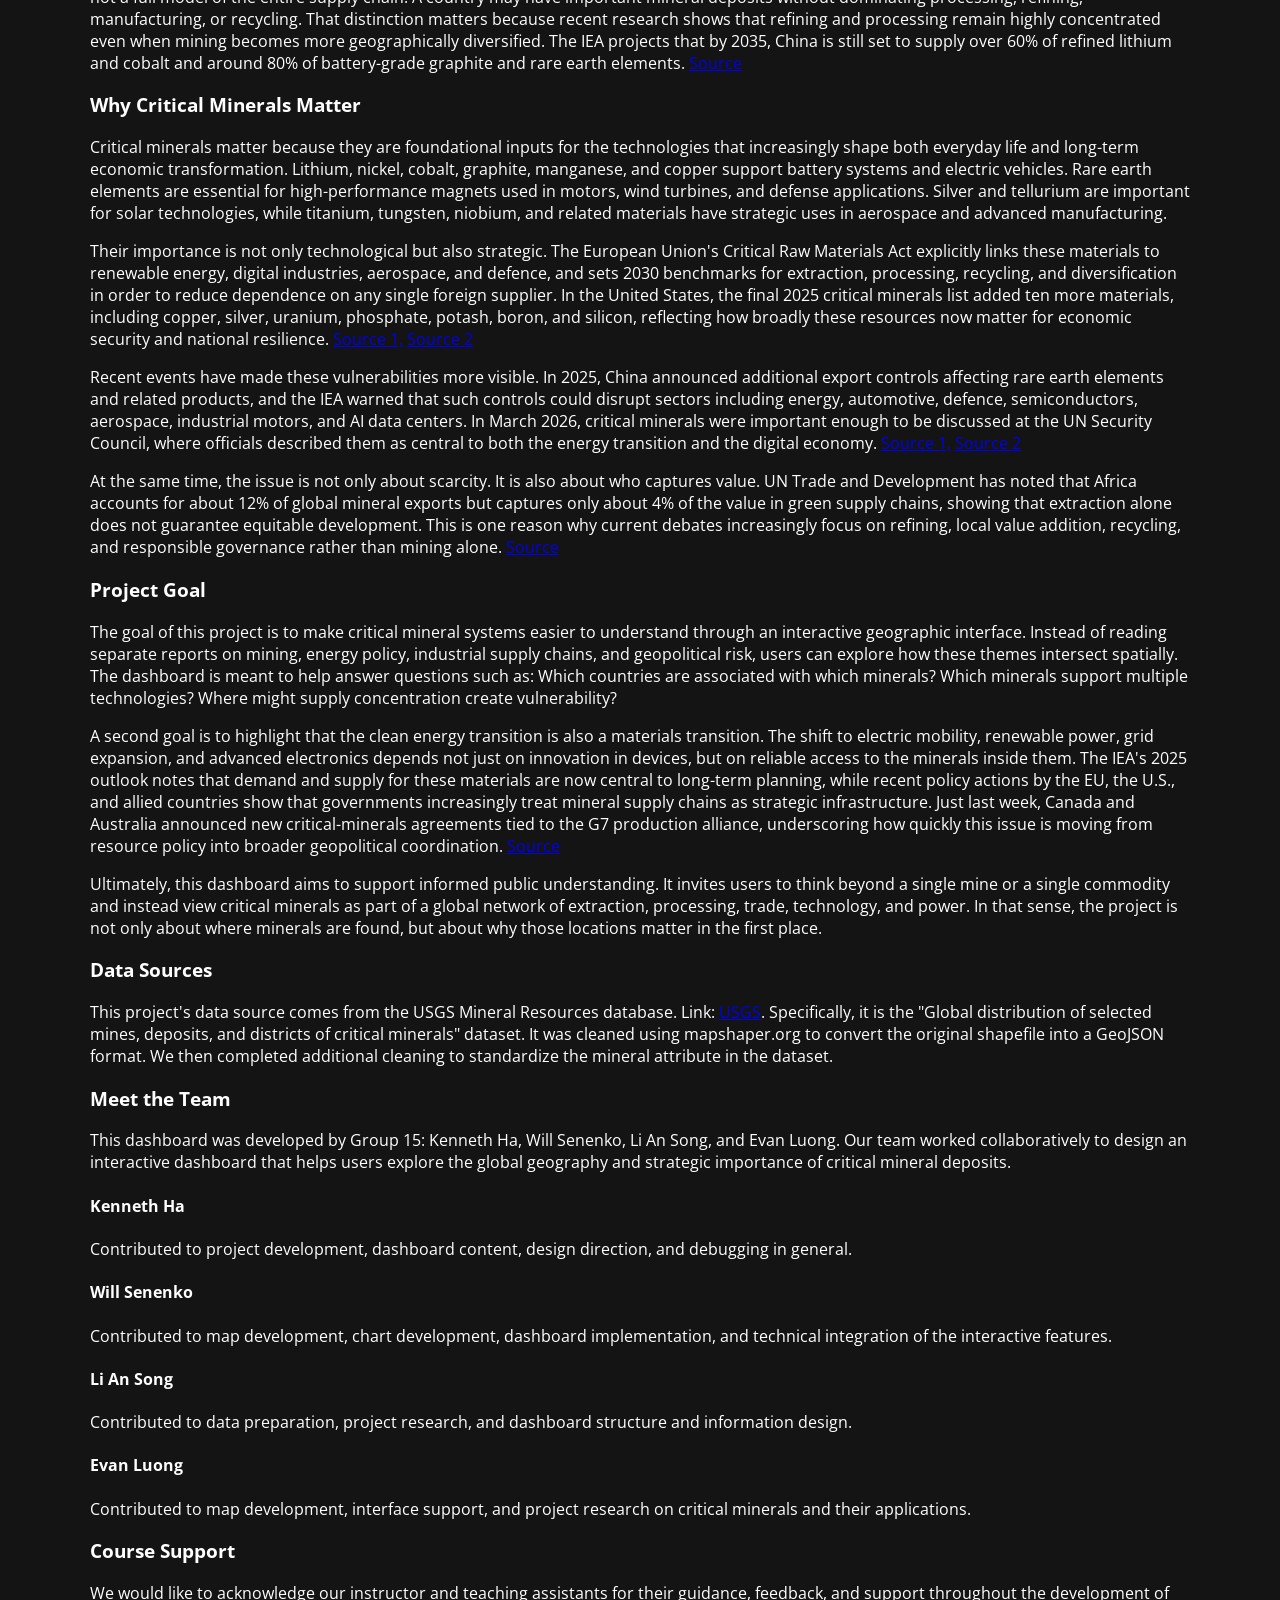
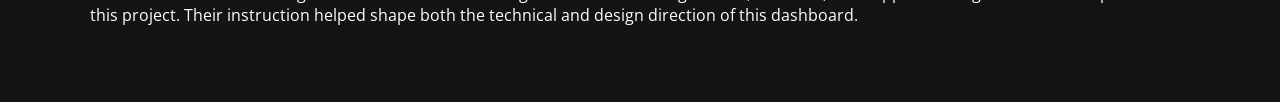
==== commit 58d4c921: "Update index.html" ====
--- a/index.html
+++ b/index.html
@@ -293,7 +293,6 @@
 
         <div class="teamGrid">
           <div class="teamCard">
-            <img src="images/keni.jpg" alt="Photo of Kenneth Ha" class="teamPhoto">
             <h4>Kenneth Ha</h4>
             <p>
               Contributed to project development, dashboard content, design direction, and debugging in general.
@@ -301,7 +300,6 @@
           </div>
 
           <div class="teamCard">
-            <img src="images/will.jpg" alt="Photo of Will Senenko" class="teamPhoto">
             <h4>Will Senenko</h4>
             <p>
               Contributed to map development, chart development, dashboard implementation, and technical integration
@@ -310,7 +308,6 @@
           </div>
 
           <div class="teamCard">
-            <img src="images/li.jpg" alt="Photo of Li An Song" class="teamPhoto">
             <h4>Li An Song</h4>
             <p>
               Contributed to data preparation, project research, and dashboard structure
@@ -319,7 +316,6 @@
           </div>
 
           <div class="teamCard">
-            <img src="images/evan.jpg" alt="Photo of Evan Luong" class="teamPhoto">
             <h4>Evan Luong</h4>
             <p>
               Contributed to map development, interface support, and project research on
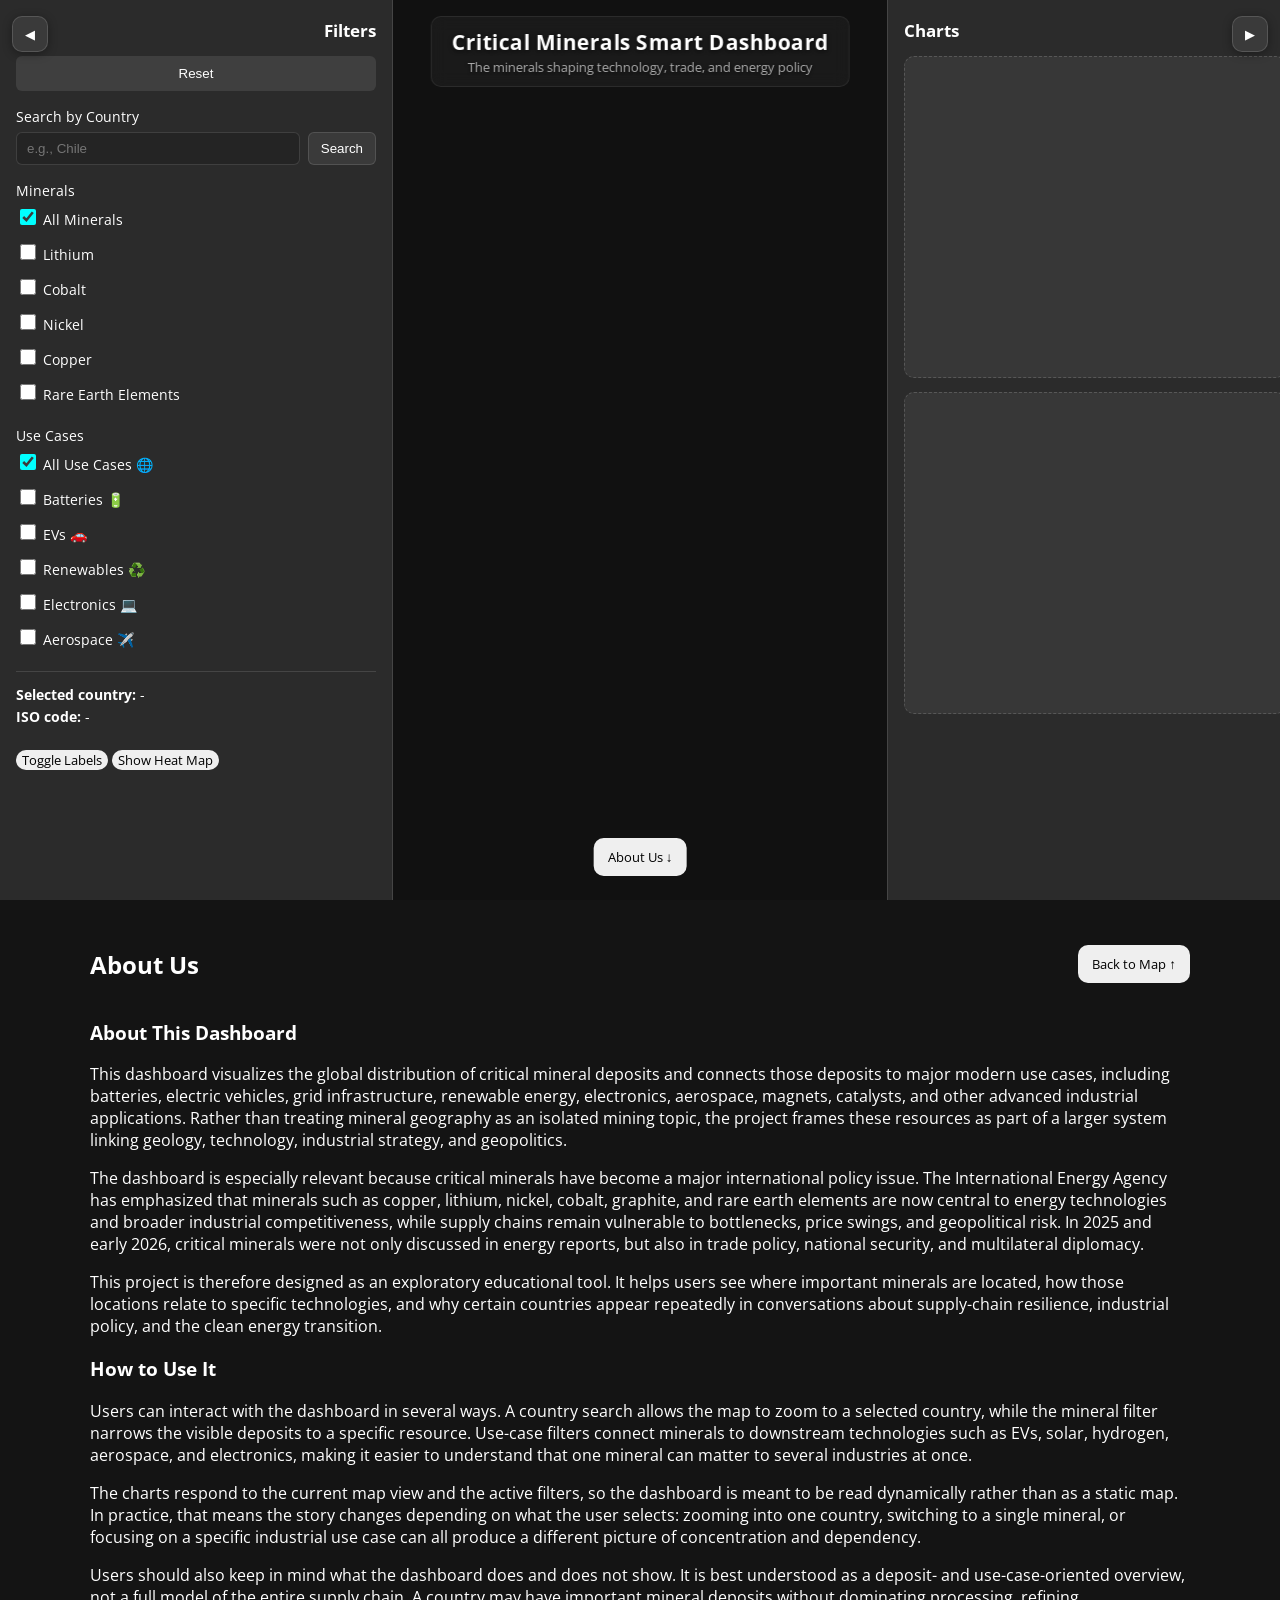
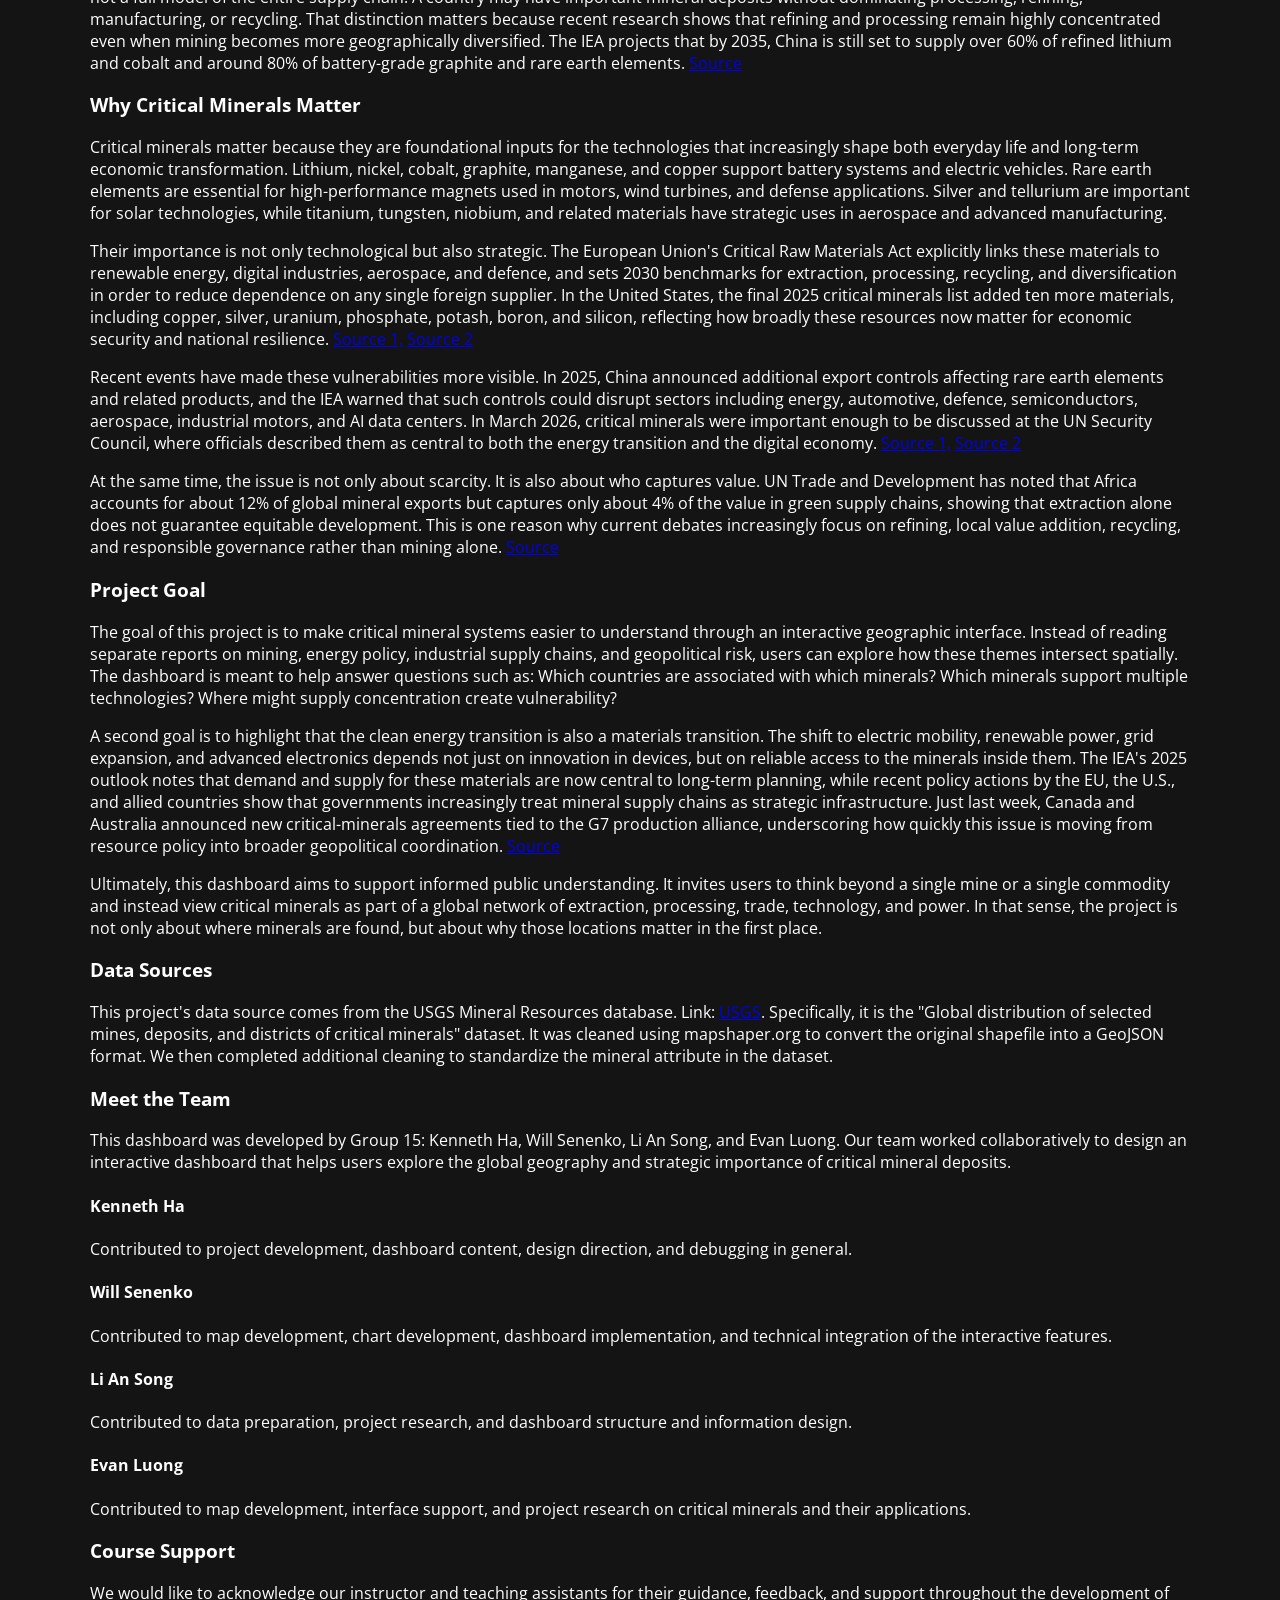
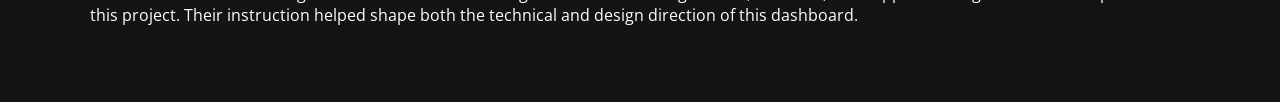
==== commit c6ff1f5a: "Add heatmap" ====
--- a/index.html
+++ b/index.html
@@ -116,6 +116,7 @@
         <div><strong>ISO code:</strong> <span id="statISO">-</span></div>
         <br>
         <button id="toggleLabels" class="side-btn">Toggle Labels</button>
+        <button id="toggleHeatmap" class="side-btn">Show Heat Map</button>
       </div>
     </aside>
 
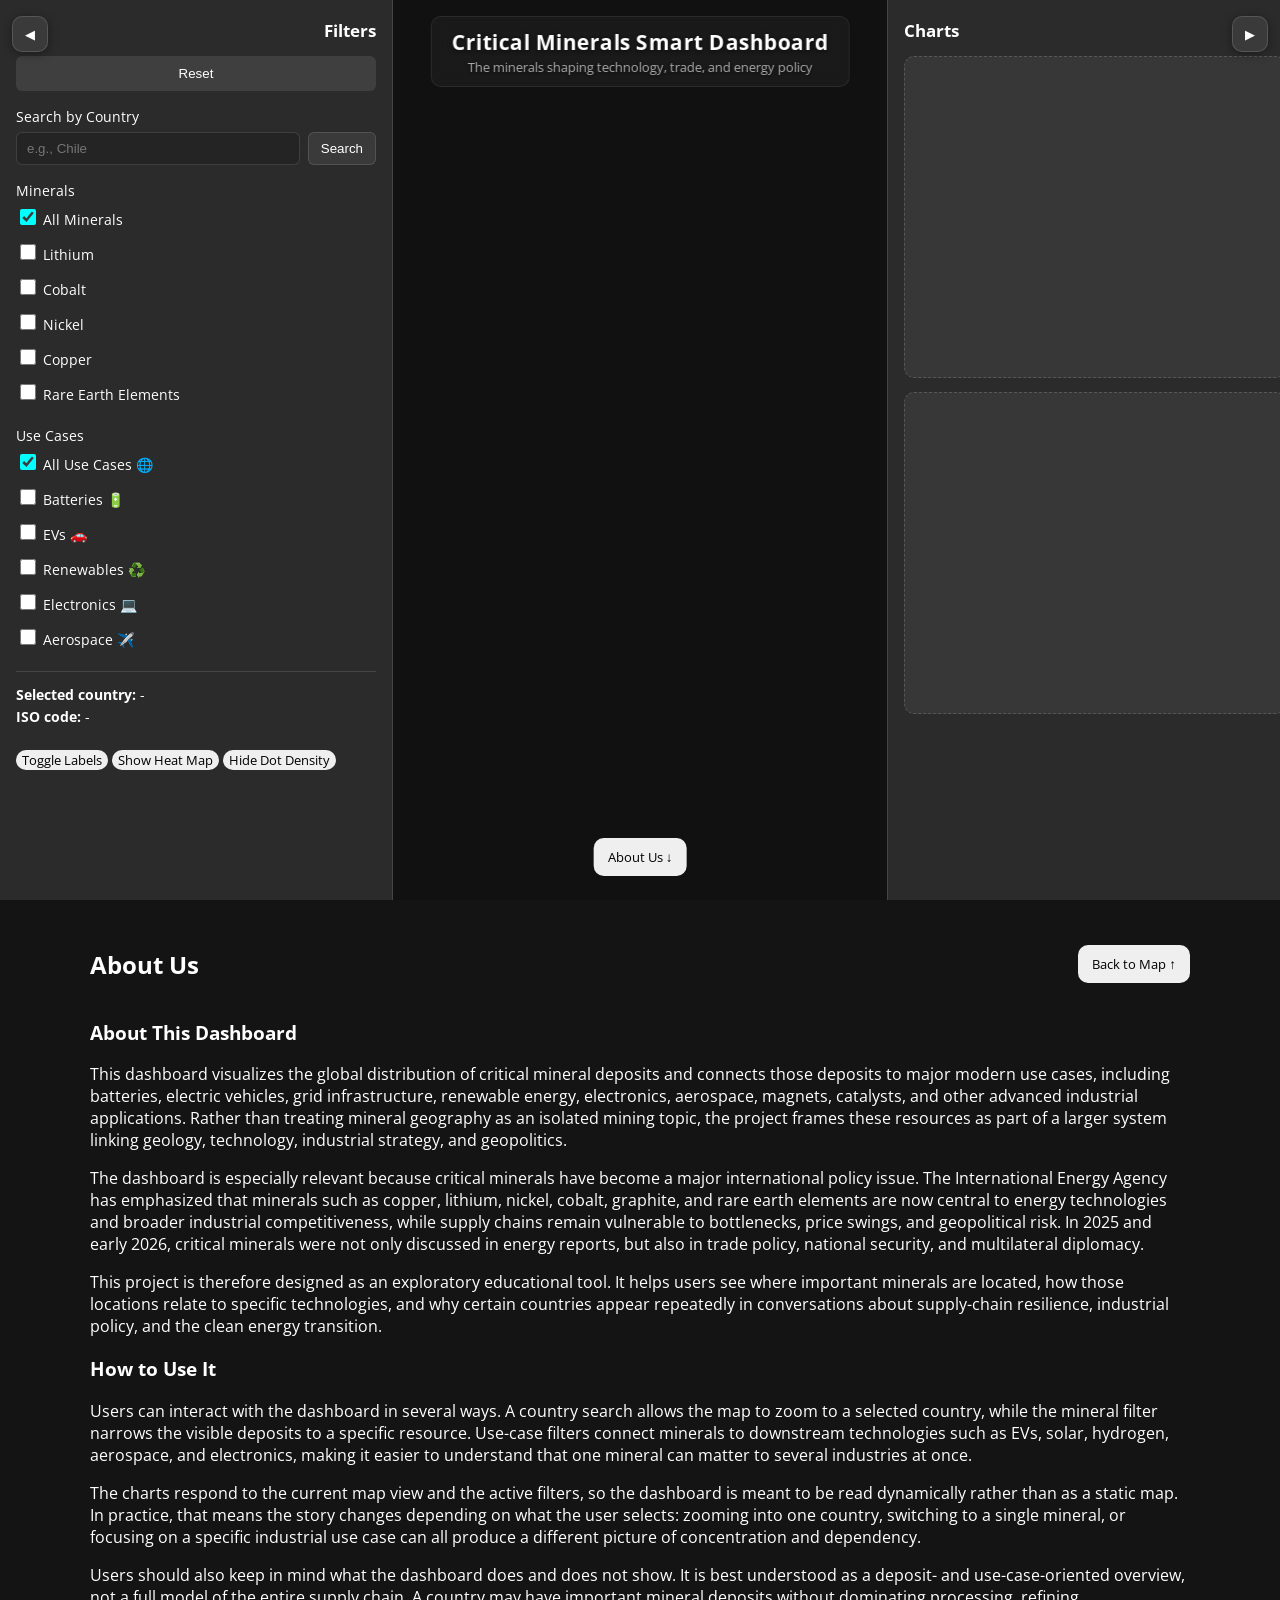
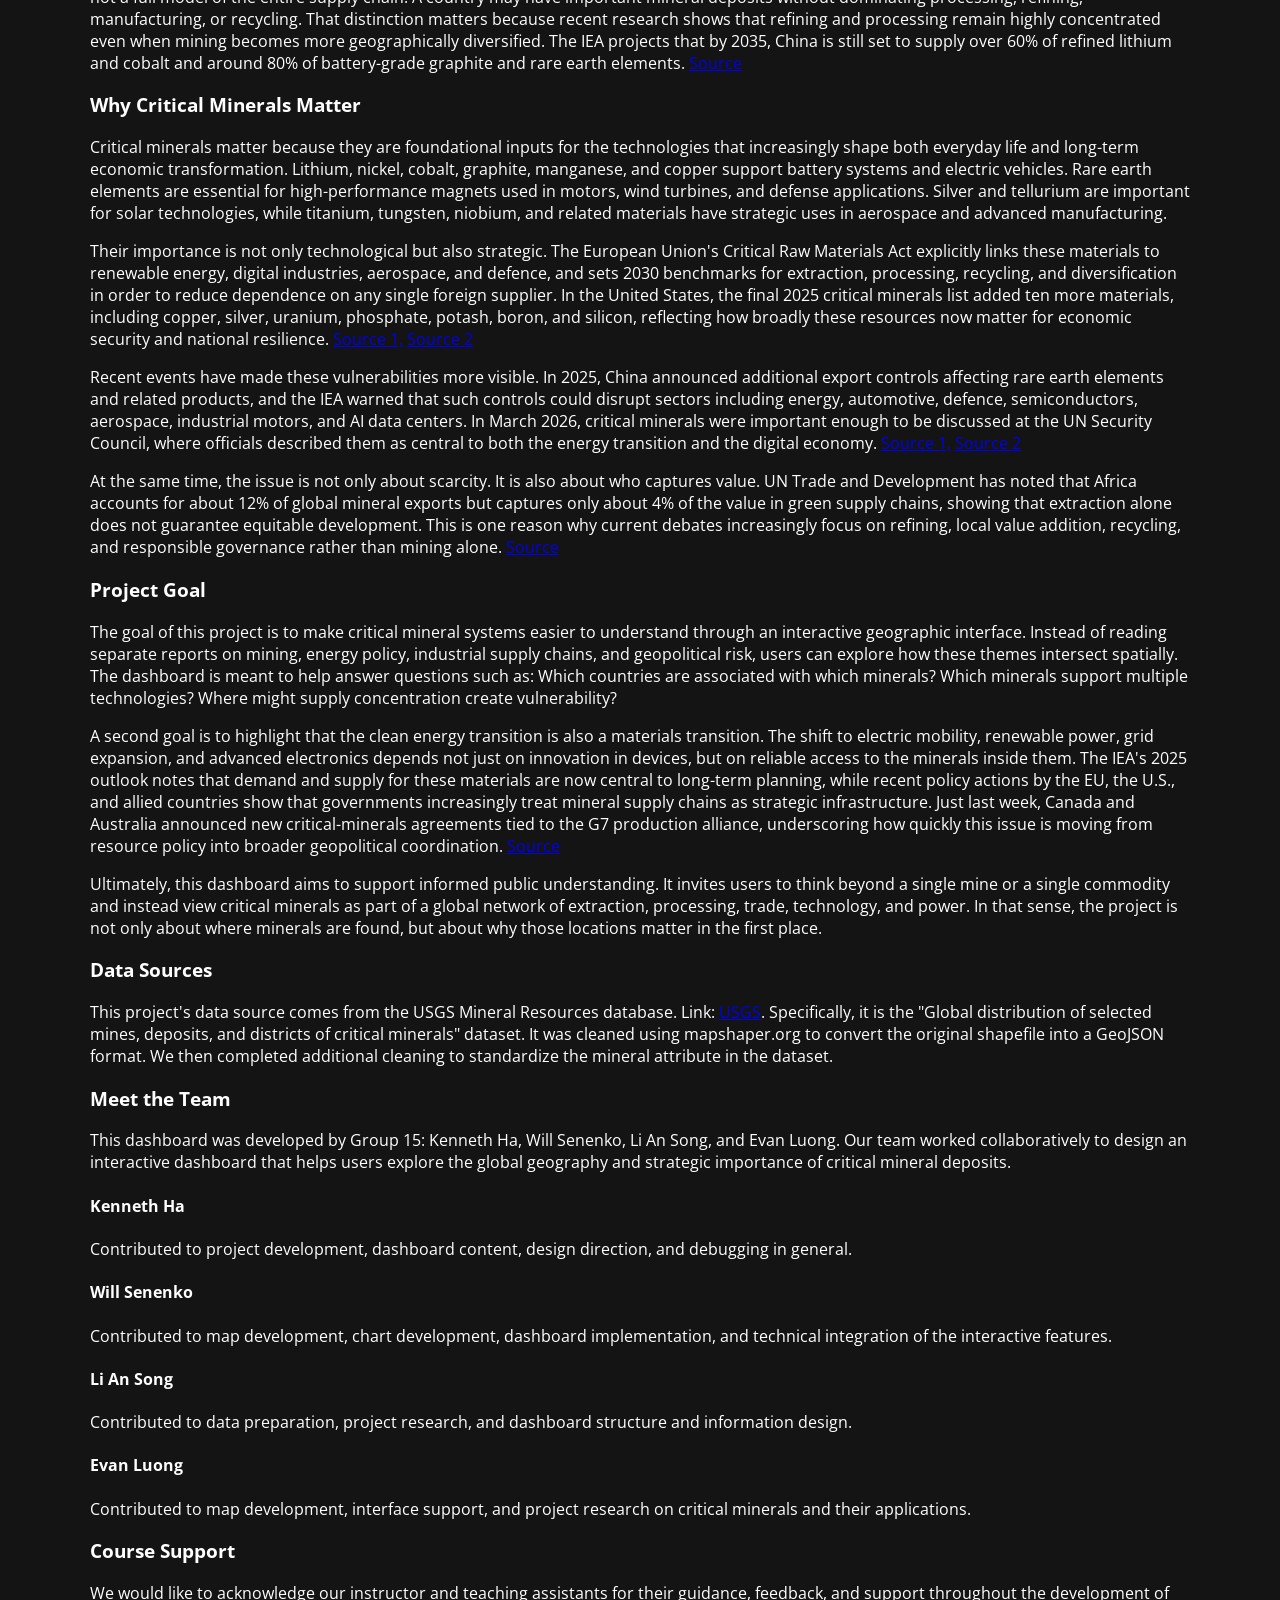
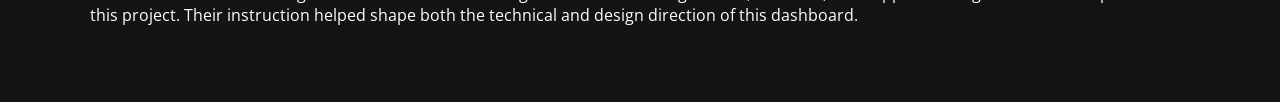
==== commit 7378936c: "Update index.html" ====
--- a/index.html
+++ b/index.html
@@ -117,6 +117,7 @@
         <br>
         <button id="toggleLabels" class="side-btn">Toggle Labels</button>
         <button id="toggleHeatmap" class="side-btn">Show Heat Map</button>
+        <button id="toggleDots" class="side-btn">Hide Dot Density</button>
       </div>
     </aside>
 
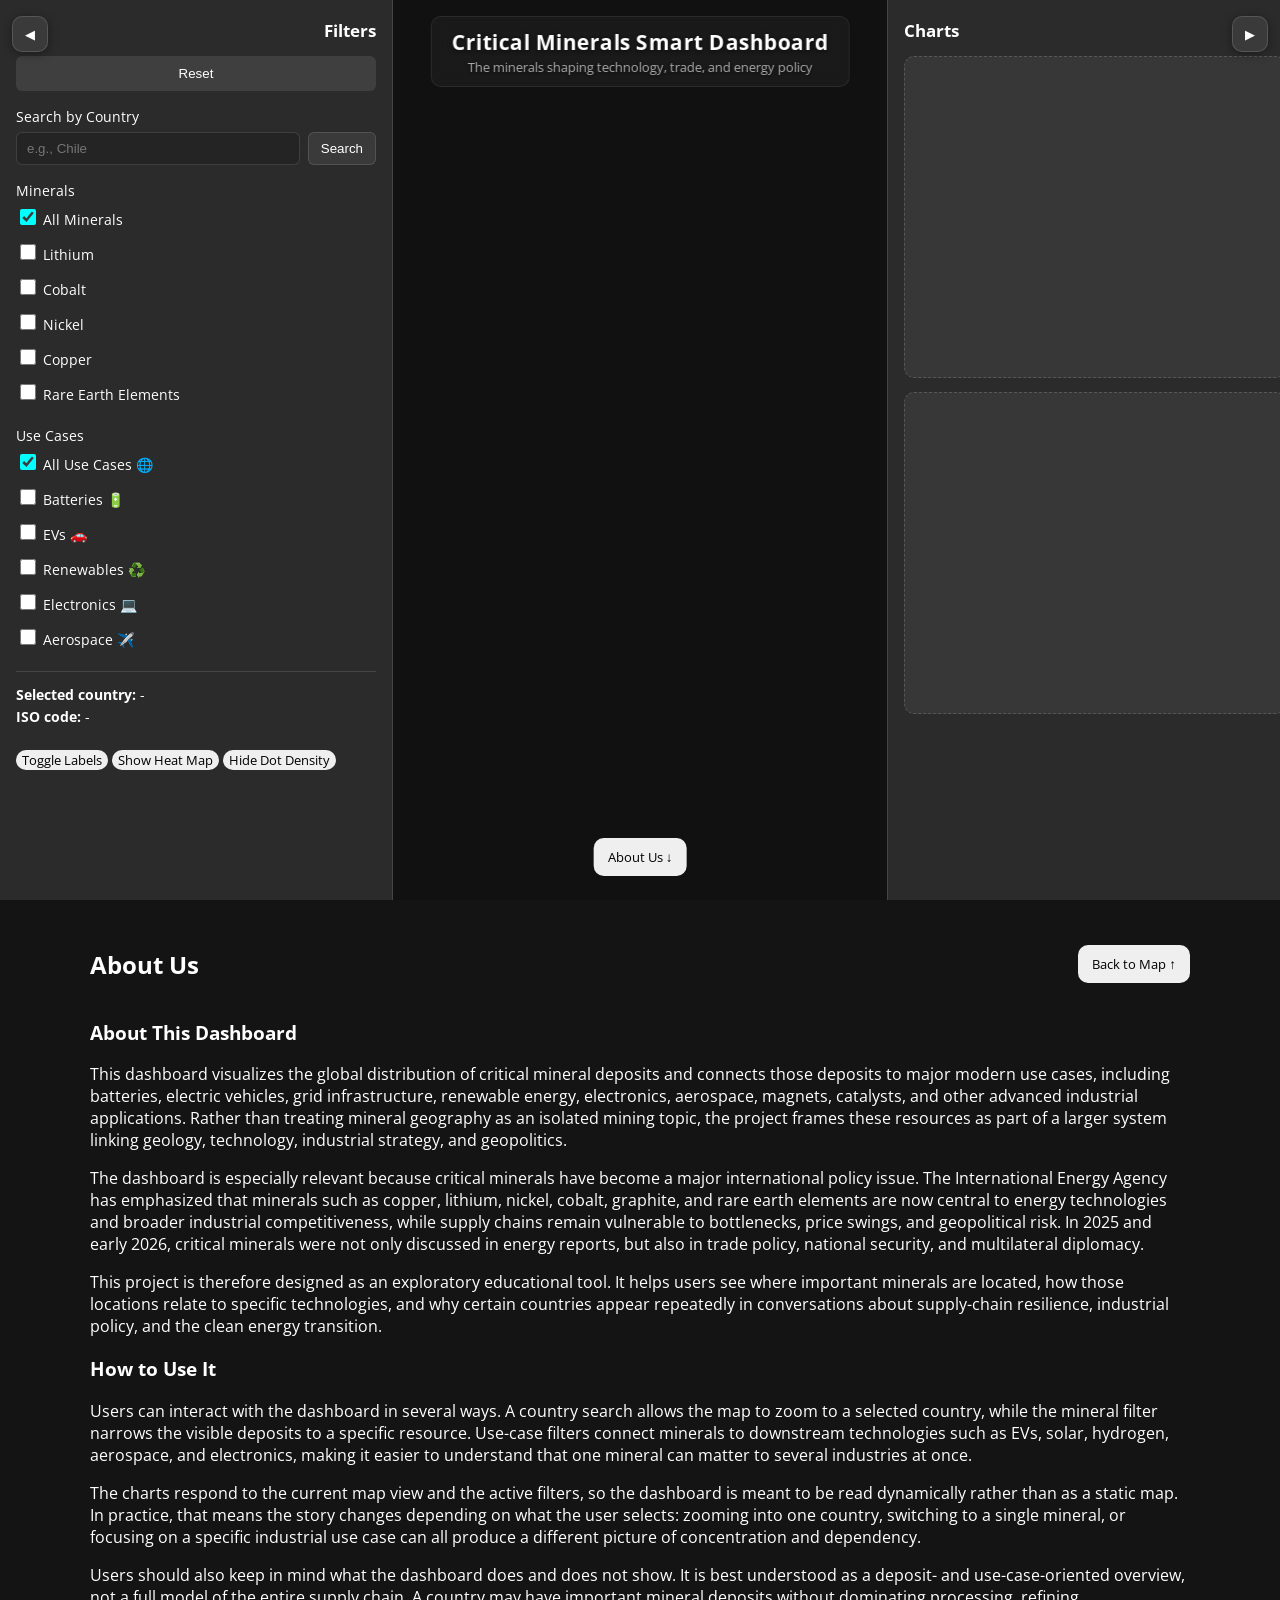
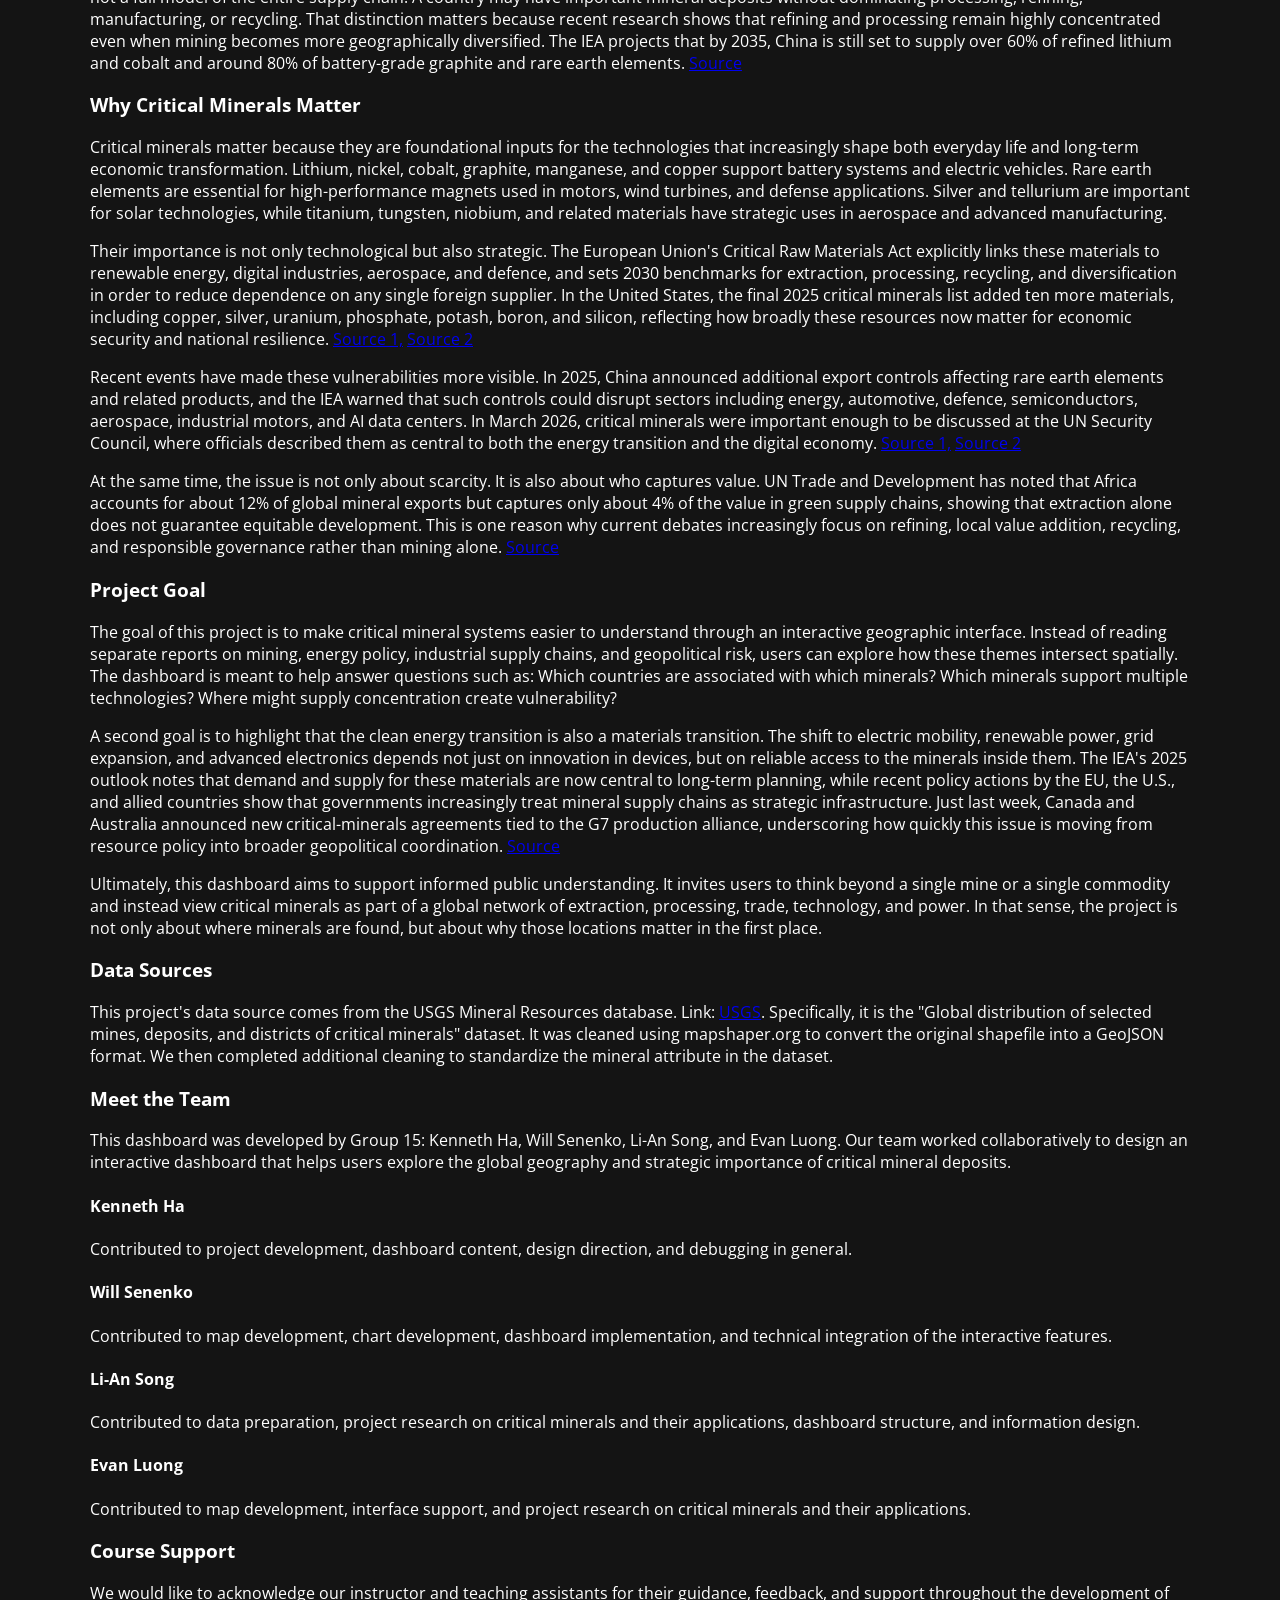
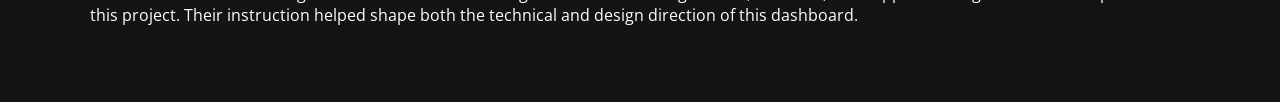
==== commit 2d635461: "edited dead link and general clean up of 'About Us' section" ====
--- a/index.html
+++ b/index.html
@@ -288,7 +288,7 @@
       <div class="infoSection">
         <h3>Meet the Team</h3>
         <p>
-          This dashboard was developed by Group 15: Kenneth Ha, Will Senenko, Li An Song, and Evan Luong.
+          This dashboard was developed by Group 15: Kenneth Ha, Will Senenko, Li-An Song, and Evan Luong.
           Our team worked collaboratively to design an interactive dashboard that helps users explore
           the global geography and strategic importance of critical mineral deposits.
         </p>
@@ -310,10 +310,10 @@
           </div>
 
           <div class="teamCard">
-            <h4>Li An Song</h4>
+            <h4>Li-An Song</h4>
             <p>
-              Contributed to data preparation, project research, and dashboard structure
-              and information design.
+              Contributed to data preparation, project research on critical minerals and their applications, 
+              dashboard structure, and information design.
             </p>
           </div>
 
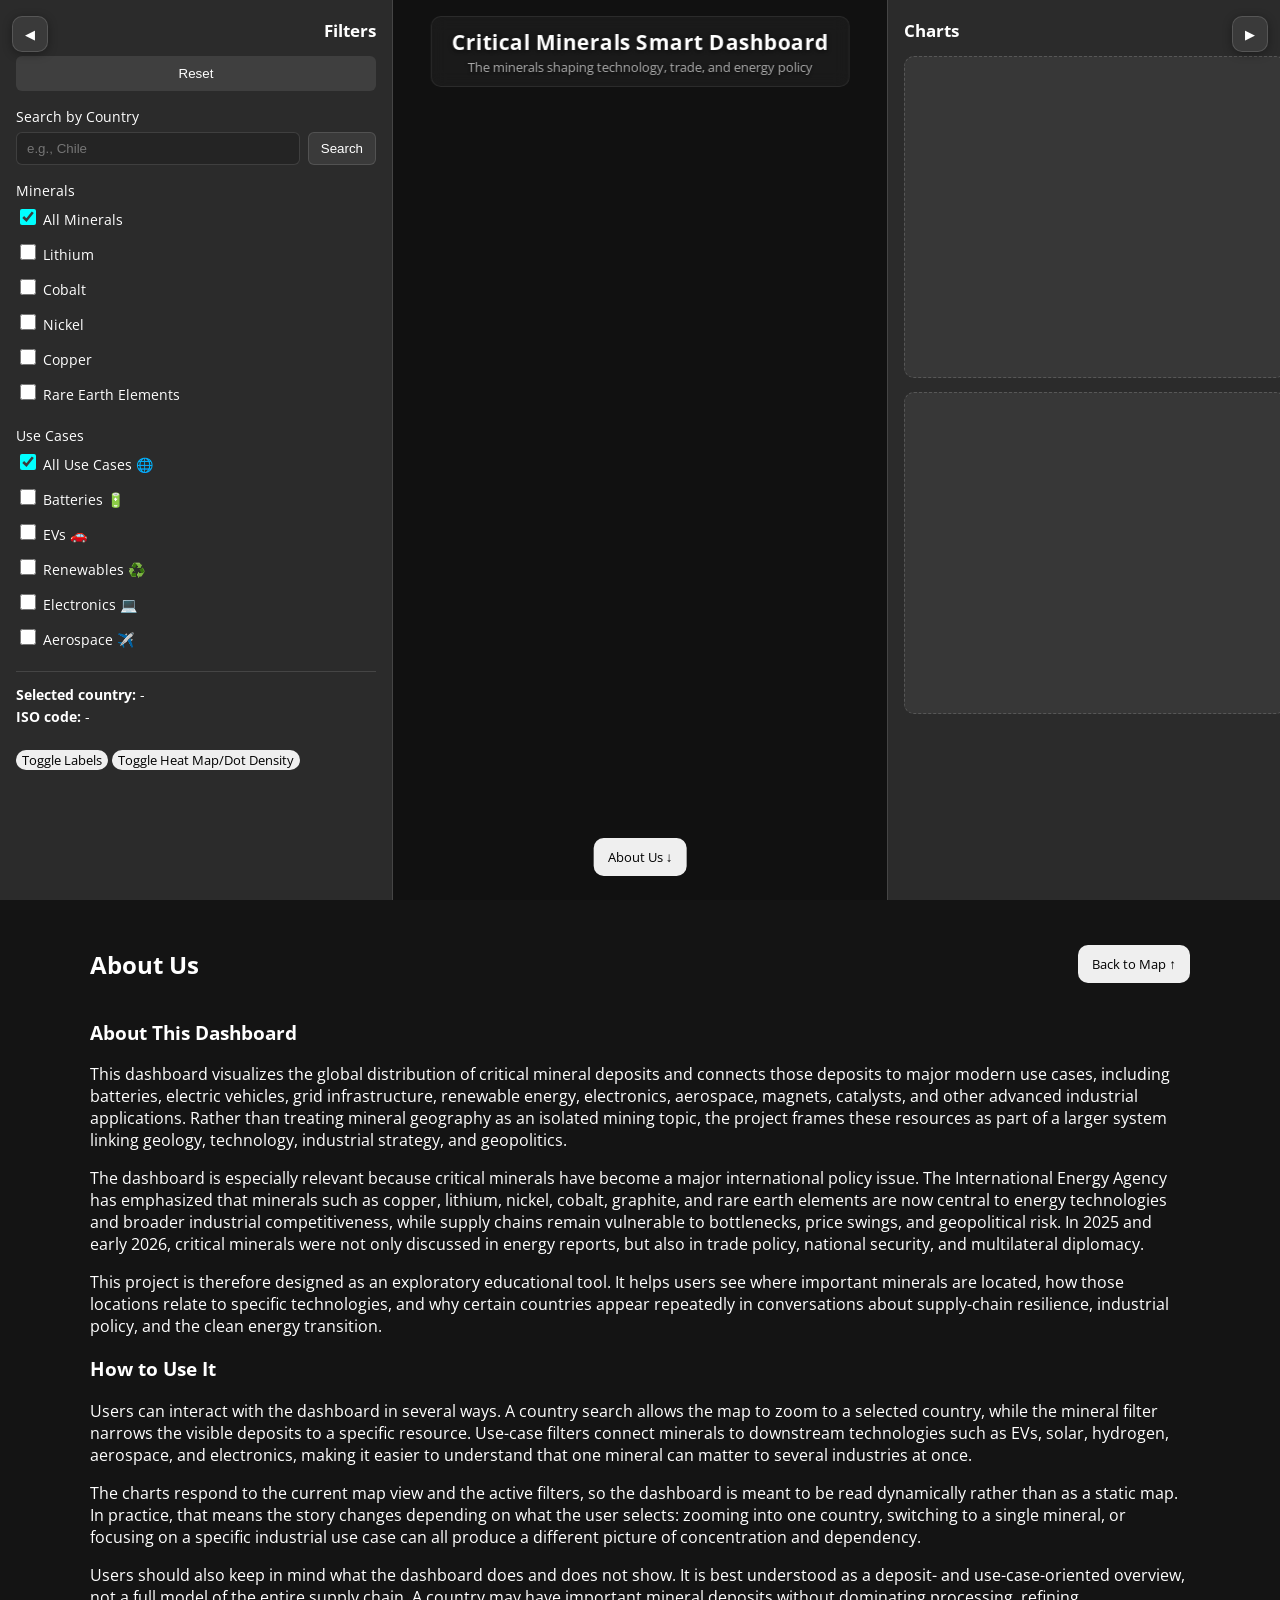
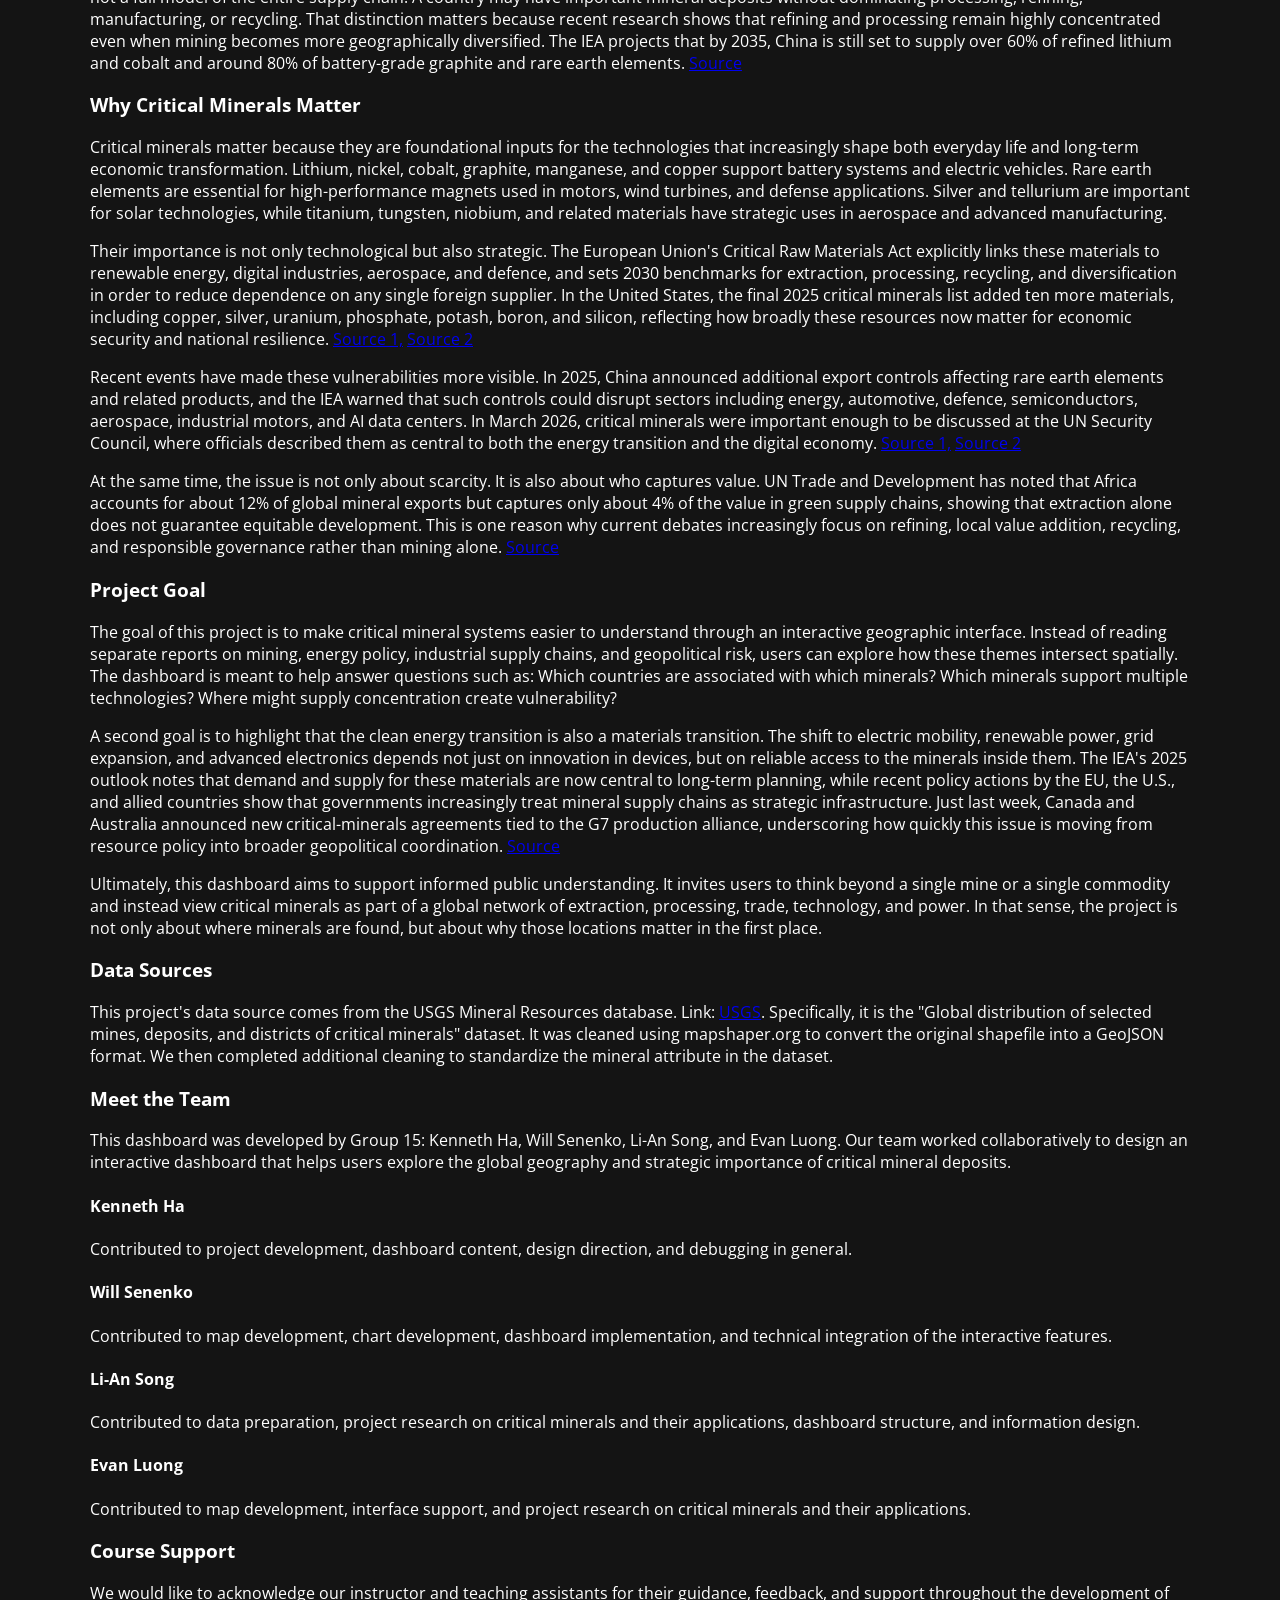
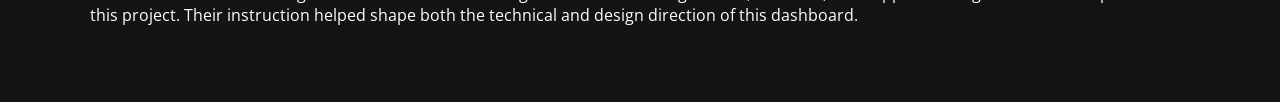
==== commit 29d83720: "update layer logic to be either heat or dot density" ====
--- a/index.html
+++ b/index.html
@@ -116,8 +116,7 @@
         <div><strong>ISO code:</strong> <span id="statISO">-</span></div>
         <br>
         <button id="toggleLabels" class="side-btn">Toggle Labels</button>
-        <button id="toggleHeatmap" class="side-btn">Show Heat Map</button>
-        <button id="toggleDots" class="side-btn">Hide Dot Density</button>
+        <button id="toggleHeatmap" class="side-btn">Toggle Heat Map/Dot Density</button>
       </div>
     </aside>
 
